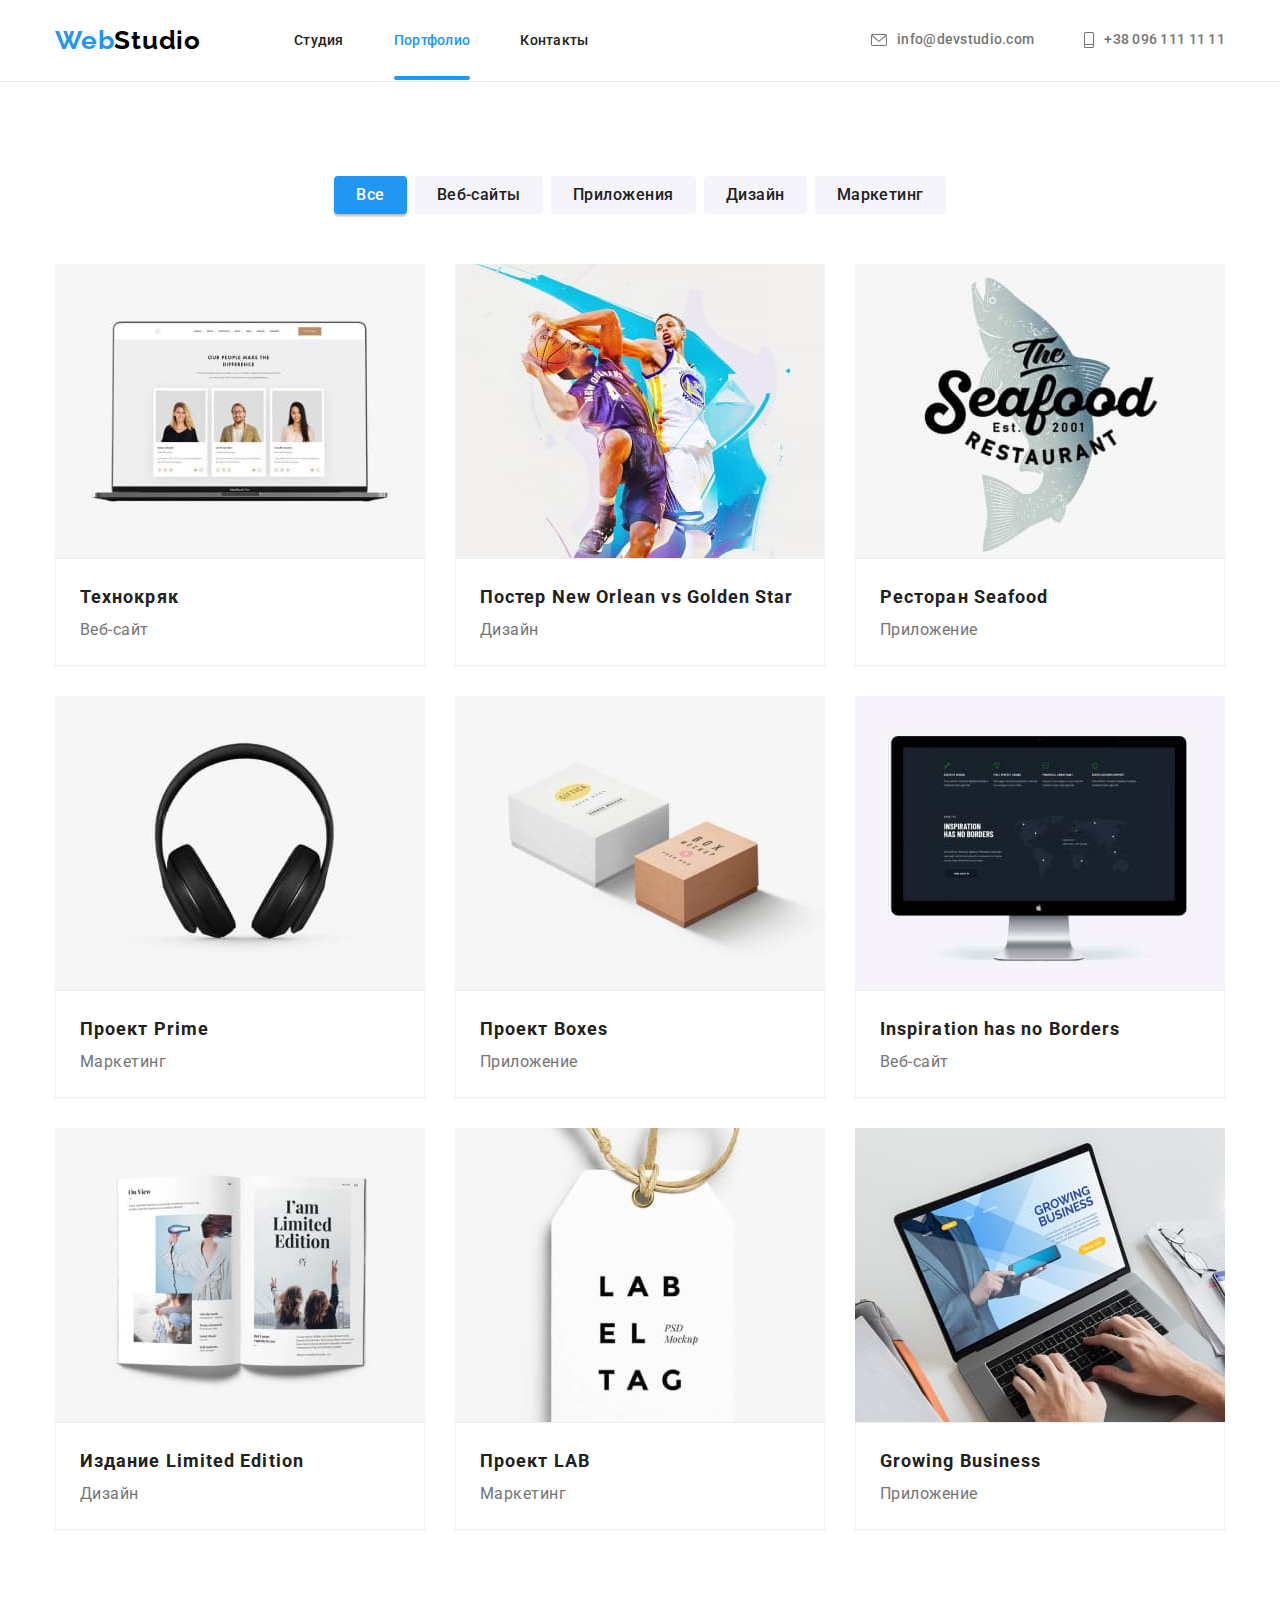
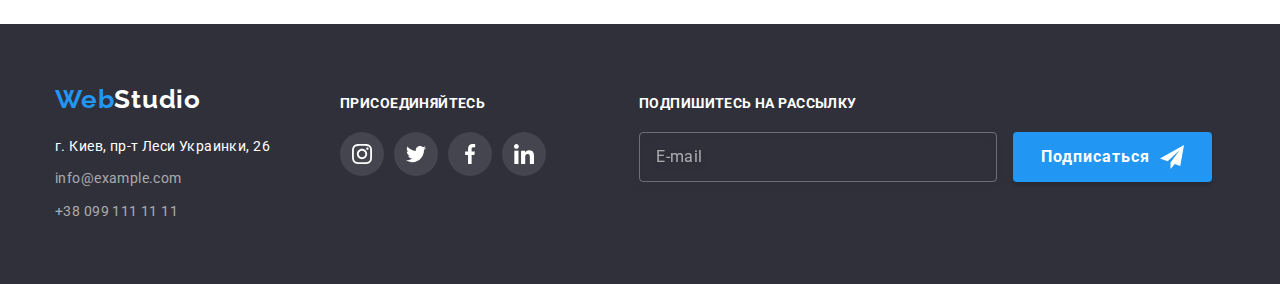
==== portfolio.html @ a60aa2a2 "добавляет 1-6 ДЗ" ====
<!DOCTYPE html>
<html lang="ru">
  <head>
    <meta charset="UTF-8" />
    <meta http-equiv="X-UA-Compatible" content="IE=edge" />
    <meta name="viewport" content="width=device-width, initial-scale=1.0" />
    <title>WebStudio</title>
    <link rel="preconnect" href="https://fonts.gstatic.com" />
    <link
      rel="stylesheet"
      href="https://cdnjs.cloudflare.com/ajax/libs/modern-normalize/1.1.0/modern-normalize.min.css"
    />
    <link
      href="https://fonts.googleapis.com/css2?family=Raleway:wght@700&family=Roboto:wght@400;500;700;900&display=swap"
      rel="stylesheet"
    />
    <link rel="stylesheet" href="./css/styles.css" />
  </head>
  <body>
    <!-- Header -->

    <header class="header">
      <div class="container header-container">
        <nav class="main-nav">
          <a class="logo link" lang="en" href="./"><span class="logo-web link">Web</span>Studio</a>
          <ul class="nav-list list">
            <li class="nav-item">
              <a class="nav-link link" href="./index.html">Студия</a>
            </li>
            <li class="nav-item">
              <a class="nav-link link current" href="./portfolio.html">Портфолио</a>
            </li>
            <li class="nav-item">
              <a class="nav-link link" href="">Контакты</a>
            </li>
          </ul>
        </nav>
        <ul class="contact-list list">
          <li class="contact-item">
            <a class="mail-link link" href="mailto:info@devstudio.com">
              <svg class="contact-icon" width="16px" height="12px">
                <use href="./images/icon/sprite.svg#icon-letter"></use>
              </svg>
              info@devstudio.com
            </a>
          </li>
          <li class="contact-item">
            <a class="tel-link link" href="tel:+380961111111">
              <svg class="contact-icon" width="10px" height="16px">
                <use href="./images/icon/sprite.svg#icon-tel"></use>
              </svg>
              +38 096 111 11 11
            </a>
          </li>
        </ul>
      </div>
    </header>

    <!-- Main Portfolio -->

    <main class="main-portfolio">
      <section class="section-portfolio section">
        <div class="container">
          <h2 class="title-portfolio visually-hidden">Портфолио</h2>
          <ul class="list-filter list">
            <li class="item-filter">
              <button type="button" class="button-filter current">Все</button>
            </li>
            <li class="item-filter">
              <button type="button" class="button-filter">Веб-сайты</button>
            </li>
            <li class="item-filter">
              <button type="button" class="button-filter">Приложения</button>
            </li>
            <li class="item-filter"><button type="button" class="button-filter">Дизайн</button></li>
            <li class="item-filter">
              <button type="button" class="button-filter">Маркетинг</button>
            </li>
          </ul>
          <ul class="list-portfolio list">
            <li class="item-portfolio">
              <a href="#" class="link-portfolio link">
                <div class="wrapper-image-portfolio">
                  <img
                    class="image-portfolio"
                    src="./images/portfolio/portfolio1.jpg"
                    alt="открытый ноутбук"
                    width="370"
                    height="294"
                  />
                  <p class="overlay-portfolio">
                    Технокряк это современная площадка распространения коронавируса. Компании
                    используют эту платформу для цифрового шпионажа и атак на защищённые сервера
                    конкурентов.
                  </p>
                </div>
                <div class="portfolio-text">
                  <h3 class="subject-portfolio">Технокряк</h3>
                  <p class="desk-portfolio">Веб-сайт</p>
                </div>
              </a>
            </li>
            <li class="item-portfolio">
              <a href="#" class="link-portfolio link">
                <div class="wrapper-image-portfolio">
                  <img
                    class="image-portfolio"
                    src="./images/portfolio/portfolio2.jpg"
                    alt="два баскетболиста боряться за мяч"
                    width="370"
                    height="294"
                  />
                  <p class="overlay-portfolio">
                    Технокряк это современная площадка распространения коронавируса. Компании
                    используют эту платформу для цифрового шпионажа и атак на защищённые сервера
                    конкурентов.
                  </p>
                </div>
                <div class="portfolio-text">
                  <h3 lang="en" class="subject-portfolio">Постер New Orlean vs Golden Star</h3>
                  <p class="desk-portfolio">Дизайн</p>
                </div>
              </a>
            </li>
            <li class="item-portfolio">
              <a href="#" class="link-portfolio link">
                <div class="wrapper-image-portfolio">
                  <img
                    class="image-portfolio"
                    src="./images/portfolio/portfolio3.jpg"
                    alt="рыба и надпись seafood"
                    width="370"
                    height="294"
                  />
                  <p class="overlay-portfolio">
                    Технокряк это современная площадка распространения коронавируса. Компании
                    используют эту платформу для цифрового шпионажа и атак на защищённые сервера
                    конкурентов.
                  </p>
                </div>
                <div class="portfolio-text">
                  <h3 lang="en" class="subject-portfolio">Ресторан Seafood</h3>
                  <p class="desk-portfolio">Приложение</p>
                </div></a
              >
            </li>
            <li class="item-portfolio">
              <a href="#" class="link-portfolio link">
                <div class="wrapper-image-portfolio">
                  <img
                    class="image-portfolio"
                    src="./images/portfolio/portfolio4.jpg"
                    alt="полноразмерные наушники"
                    width="370"
                    height="294"
                  />
                  <p class="overlay-portfolio">
                    Технокряк это современная площадка распространения коронавируса. Компании
                    используют эту платформу для цифрового шпионажа и атак на защищённые сервера
                    конкурентов.
                  </p>
                </div>
                <div class="portfolio-text">
                  <h3 lang="en" class="subject-portfolio">Проект Prime</h3>
                  <p class="desk-portfolio">Маркетинг</p>
                </div></a
              >
            </li>
            <li class="item-portfolio">
              <a href="#" class="link-portfolio link">
                <div class="wrapper-image-portfolio">
                  <img
                    class="image-portfolio"
                    src="./images/portfolio/portfolio5.jpg"
                    alt="две коробки"
                    width="370"
                    height="294"
                  />
                  <p class="overlay-portfolio">
                    Технокряк это современная площадка распространения коронавируса. Компании
                    используют эту платформу для цифрового шпионажа и атак на защищённые сервера
                    конкурентов.
                  </p>
                </div>
                <div class="portfolio-text">
                  <h3 lang="en" class="subject-portfolio">Проект Boxes</h3>
                  <p class="desk-portfolio">Приложение</p>
                </div>
              </a>
            </li>
            <li class="item-portfolio">
              <a href="#" class="link-portfolio link">
                <div class="wrapper-image-portfolio">
                  <img
                    class="image-portfolio"
                    src="./images/portfolio/portfolio6.jpg"
                    alt="пк моноблок"
                    width="370"
                    height="294"
                  />
                  <p class="overlay-portfolio">
                    Технокряк это современная площадка распространения коронавируса. Компании
                    используют эту платформу для цифрового шпионажа и атак на защищённые сервера
                    конкурентов.
                  </p>
                </div>
                <div class="portfolio-text">
                  <h3 lang="en" class="subject-portfolio">Inspiration has no Borders</h3>
                  <p class="desk-portfolio">Веб-сайт</p>
                </div>
              </a>
            </li>
            <li class="item-portfolio">
              <a href="#" class="link-portfolio link">
                <div class="wrapper-image-portfolio">
                  <img
                    class="image-portfolio"
                    src="./images/portfolio/portfolio7.jpg"
                    alt="журнал"
                    width="370"
                    height="294"
                  />
                  <p class="overlay-portfolio">
                    Технокряк это современная площадка распространения коронавируса. Компании
                    используют эту платформу для цифрового шпионажа и атак на защищённые сервера
                    конкурентов.
                  </p>
                </div>
                <div class="portfolio-text">
                  <h3 lang="en" class="subject-portfolio">Издание Limited Edition</h3>
                  <p class="desk-portfolio">Дизайн</p>
                </div>
              </a>
            </li>
            <li class="item-portfolio">
              <a href="#" class="link-portfolio link">
                <div class="wrapper-image-portfolio">
                  <img
                    class="image-portfolio"
                    src="./images/portfolio/portfolio8.jpg"
                    alt="бирка"
                    width="370"
                    height="294"
                  />
                  <p class="overlay-portfolio">
                    Технокряк это современная площадка распространения коронавируса. Компании
                    используют эту платформу для цифрового шпионажа и атак на защищённые сервера
                    конкурентов.
                  </p>
                </div>
                <div class="portfolio-text">
                  <h3 lang="en" class="subject-portfolio">Проект LAB</h3>
                  <p class="desk-portfolio">Маркетинг</p>
                </div>
              </a>
            </li>
            <li class="item-portfolio">
              <a href="#" class="link-portfolio link">
                <div class="wrapper-image-portfolio">
                  <img
                    class="image-portfolio"
                    src="./images/portfolio/portfolio9.jpg"
                    alt="человек печатает на ноутбуке"
                    width="370"
                    height="294"
                  />
                  <p class="overlay-portfolio">
                    Технокряк это современная площадка распространения коронавируса. Компании
                    используют эту платформу для цифрового шпионажа и атак на защищённые сервера
                    конкурентов.
                  </p>
                </div>
                <div class="portfolio-text">
                  <h3 lang="en" class="subject-portfolio">Growing Business</h3>
                  <p class="desk-portfolio">Приложение</p>
                </div>
              </a>
            </li>
          </ul>
        </div>
      </section>
    </main>

    <!-- Footer -->

    <footer class="footer">
      <div class="footer-conteiner container">
        <div>
          <a class="logo link" lang="en" href="./">
            <span class="logo-web link">Web</span><span class="logo-studio">Studio</span>
          </a>
          <address class="address">
            <ul class="list-address list">
              <li class="item-address">
                <a
                  class="map-link link"
                  href="https://goo.gl/maps/PiWp8RivzMYNPMSt6"
                  target="_blank"
                  rel="noopener noreferrer"
                >
                  г. Киев, пр-т Леси Украинки, 26
                </a>
              </li>
              <li class="item-address">
                <a href="mailto:info@example.com" class="mail-address link">info@example.com</a>
              </li>
              <li class="item-address">
                <a href="tel:+380991111111" class="tel-address link">+38 099 111 11 11</a>
              </li>
            </ul>
          </address>
        </div>
        <div class="social-footer">
          <p class="footer-text-action">присоединяйтесь</p>
          <ul class="social-footer-list list">
            <li class="social-footer-item">
              <a class="social-footer-link" href="">
                <svg class="social-footer-icon">
                  <use href="./images/icon/sprite.svg#icon-instagram"></use>
                </svg>
              </a>
            </li>
            <li class="social-footer-item">
              <a class="social-footer-link" href="">
                <svg class="social-footer-icon">
                  <use href="./images/icon/sprite.svg#icon-twitter"></use>
                </svg>
              </a>
            </li>
            <li class="social-footer-item">
              <a class="social-footer-link" href="">
                <svg class="social-footer-icon">
                  <use href="./images/icon/sprite.svg#icon-facebook"></use>
                </svg>
              </a>
            </li>
            <li class="social-footer-item">
              <a class="social-footer-link" href="">
                <svg class="social-footer-icon">
                  <use href="./images/icon/sprite.svg#icon-linkedin"></use>
                </svg>
              </a>
            </li>
          </ul>
        </div>
        <form class="form-footer" action="#">
          <p class="footer-text-action">Подпишитесь на рассылку</p>
          <input class="form-footer-imput" type="email" name="user-email" placeholder="E-mail" />
          <button class="form-footer-btn" type="submit">
            Подписаться
            <svg class="form-footer-imput-icon">
              <use href="./images/icon/sprite.svg#icon-icon_send"></use>
            </svg>
          </button>
        </form>
      </div>
    </footer>
  </body>
</html>
---- css/styles.css ----
/* переменные */
:root {
  --main-font: 'Roboto', sans-serif;
  --second-font: 'Raleway', sans-serif;
  --main-color: #212121;
  --second-color: #757575;
  --accent-color: #2196f3;
  --main-weight: 700;
}

.list {
  list-style: none;
}

.link {
  text-decoration: none;
}

body {
  font-family: var(--main-font);
  color: var(--main-color);
  font-weight: var(--main-weight);
}

h1,
h2,
h3,
h4,
h5,
h6,
p {
  margin-top: 0;
  margin-bottom: 0;
}

ul,
ol {
  margin-top: 0;
  margin-bottom: 0;
  padding-left: 0;
}

img {
  display: block;
}

.container {
  width: 1200px;
  margin: 0 auto;
  padding-left: 15px;
  padding-right: 15px;
}

.section {
  padding-top: 94px;
  padding-bottom: 94px;
}

.visually-hidden {
  position: absolute !important;
  clip: rect(1px 1px 1px 1px); /* IE6, IE7 */
  clip: rect(1px, 1px, 1px, 1px);
  padding: 0 !important;
  border: 0 !important;
  height: 1px !important;
  width: 1px !important;
  overflow: hidden;
}

/* Components */

.second-title {
  font-size: 36px;
  line-height: 1.17;
  text-align: center;
  letter-spacing: 0.03em;
  margin-bottom: 50px;
}

/* header */

.header {
  padding-top: 25px;
  padding-bottom: 25px;
  border-bottom: 1px solid #ececec;
}

.header-container {
  display: flex;
  align-items: center;
}

.main-nav {
  display: flex;
  align-items: center;
}

.logo,
.logo-web {
  font-family: var(--second-font);
  font-size: 26px;
  line-height: 1.19;
  letter-spacing: 0.03em;
}

.logo-web {
  color: var(--accent-color);
}

.logo {
  color: #000000;
}

.logo-studio {
  color: #ffffff;
}

.nav-list {
  display: flex;
  align-items: center;
  margin-left: 93px;
}

.nav-item:not(:last-child) {
  margin-right: 50px;
}

.nav-link.current {
  color: var(--accent-color);
}

.nav-link.current::after {
  background: var(--accent-color);
}

.nav-link {
  position: relative;
  font-weight: 500;
  font-size: 14px;
  line-height: 1.14;
  letter-spacing: 0.02em;
  color: var(--main-color);
  transition-duration: 250ms;
  transition-timing-function: cubic-bezier(0.4, 0, 0.2, 1);
}

.nav-link::after {
  position: absolute;
  display: block;
  bottom: -32px;
  left: 0;
  content: '';
  width: 100%;
  height: 4px;
  background: inherit;
  border-radius: 2px;
  transition-duration: 250ms;
  transition-timing-function: cubic-bezier(0.4, 0, 0.2, 1);
}

.nav-link:hover,
.nav-link:active,
.nav-link:focus,
.mail-link:hover,
.mail-link:focus,
.tel-link:hover,
.tel-link:focus,
.mail-link:hover .contact-icon,
.mail-link:focus .contact-icon,
.tel-link:hover .contact-icon,
.tel-link:focus .contact-icon {
  color: var(--accent-color);
  fill: var(--accent-color);
}

.nav-link:hover::after,
.nav-link:focus::after {
  display: block;
  content: '';
  height: 4px;
  background: var(--accent-color);
  border-radius: 2px;
  margin-top: 28px;
}

.contact-list {
  display: flex;
  margin-left: auto;
  align-items: center;
}

.contact-item:not(:last-child) {
  margin-right: 50px;
}

.contact-icon {
  fill: var(--second-color);
  margin-right: 10px;
}

.mail-link,
.tel-link {
  display: flex;
  align-items: center;
  justify-content: center;
  font-weight: 500;
  font-size: 14px;
  line-height: 1.14;
  letter-spacing: 0.02em;
  color: var(--second-color);
  transition-duration: 250ms;
  transition-timing-function: cubic-bezier(0.4, 0, 0.2, 1);
}

/* Main */

/* Hero */

.section-hero {
  padding-top: 200px;
  padding-bottom: 200px;
  background: #c4c4c4;
  background-image: radial-gradient(rgba(47, 48, 58, 0.4), rgba(47, 48, 58, 0.4)),
    url(../images/bg-image/bg_hero.jpg);
  background-position: center;
  background-size: cover;
  max-width: 1600px;
  margin: 0 auto;
}

.hero-container {
  display: flex;
  flex-direction: column;
  align-items: center;
}

.main-title {
  font-weight: 900;
  font-size: 44px;
  line-height: 1.36;
  text-align: center;
  letter-spacing: 0.06em;
  text-transform: uppercase;
  color: #ffffff;
  margin-bottom: 30px;
}

.hero-button {
  font-weight: 700;
  font-size: 16px;
  line-height: 1.87;
  padding: 10px 32px;
  display: flex;
  align-items: center;
  text-align: center;
  letter-spacing: 0.06em;
  color: #ffffff;
  background: #2196f3;
  box-shadow: 0px 4px 4px rgba(0, 0, 0, 0.15);
  border-radius: 4px;
  border: none;
  cursor: pointer;
  transition-duration: 250ms;
  transition-timing-function: cubic-bezier(0.4, 0, 0.2, 1);
}

.hero-button:hover {
  background: #188ce8;
}

/* Особенности */

.list-features {
  display: flex;
  flex-direction: row;
  align-items: center;

  margin-top: -30px;
  margin-left: -30px;
}

.item-features {
  flex-basis: calc((100% - 120px) / 4);
  margin-top: 30px;
  margin-left: 30px;
}

.features-thumb {
  display: flex;
  align-items: center;
  justify-content: center;
  width: 270px;
  height: 120px;
  margin-bottom: 30px;
  background: #f5f4fa;
  border-radius: 4px;
}

.feature-svg {
  width: 70px;
  height: 70px;
}

.subtitle-features {
  font-size: 14px;
  line-height: 1.14;
  letter-spacing: 0.03em;
  text-transform: uppercase;
  margin-bottom: 10px;
}

.text-features {
  font-weight: 400;
  font-size: 14px;
  line-height: 1.71;
  letter-spacing: 0.03em;
  color: var(--second-color);
}

/* Чем мы занимаемся */
/* Наша команда */

.section-work {
  padding-bottom: 94px;
}

.list-work {
  display: flex;
  flex-wrap: wrap;
  margin-top: -30px;
  margin-left: -30px;
}

.item-work {
  position: relative;
  flex-basis: calc((100% - 90px) / 3);
  margin-top: 30px;
  margin-left: 30px;
}

.overlay-image-work {
  position: absolute;
  bottom: 0;
  left: 0;
  width: 100%;
  height: 70px;
  font-family: var(--main-font);
  font-weight: var(--main-weight);
  font-size: 14px;
  line-height: 1.14;
  text-align: center;
  letter-spacing: 0.03em;
  text-transform: uppercase;
  background-color: rgba(47, 48, 58, 0.8);
  color: #ffffff;
  overflow: auto;
  padding: 27px;
}

.section-team {
  background: #f5f4fa;
}

.list-team {
  display: flex;
  flex-wrap: wrap;
  margin-top: -30px;
  margin-left: -30px;
}

.item-team {
  flex-basis: calc((100% - 120px) / 4);
  margin-top: 30px;
  margin-left: 30px;
  background: #ffffff;
  box-shadow: 0px 1px 3px rgba(0, 0, 0, 0.12), 0px 1px 1px rgba(0, 0, 0, 0.14),
    0px 2px 1px rgba(0, 0, 0, 0.2);
  border-radius: 0px 0px 4px 4px;
}

.worker-text {
  padding-top: 30px;
  padding-bottom: 30px;
  padding-left: 32px;
  padding-right: 32px;
}

.title-worker {
  font-weight: 500;
  font-size: 16px;
  line-height: 1.19;
  text-align: center;
  letter-spacing: 0.03em;
  margin-bottom: 10px;
}

.team-function {
  font-weight: 400;
  font-size: 16px;
  line-height: 1.19;
  text-align: center;
  letter-spacing: 0.03em;
  color: var(--second-color);
  margin-bottom: 16px;
}

.social-list {
  display: flex;
  justify-content: space-between;
}

.social-link {
  display: flex;
  align-items: center;
  justify-content: center;
  width: 44px;
  height: 44px;
  border-radius: 50%;
  background-color: inherit;
  transition-duration: 250ms;
  transition-timing-function: cubic-bezier(0.4, 0, 0.2, 1);
}

.social-link:hover,
.social-link:focus {
  background-color: #2196f3;
}

.social-link:hover .social-icon,
.social-link:focus .social-icon {
  fill: #ffffff;
}

.social-icon {
  width: 20px;
  height: 20px;
  fill: #afb1b8;
  transition-duration: 250ms;
  transition-timing-function: cubic-bezier(0.4, 0, 0.2, 1);
}

/* Постоянные клиенты */

.client-list {
  display: flex;
  justify-content: space-between;
  flex-wrap: wrap;
}

.client-link {
  display: flex;
  align-items: center;
  justify-content: center;
  width: 170px;
  height: 92px;
  border: 1px solid#AFB1B8;
  border-radius: 4px;
  transition-duration: 250ms;
  transition-timing-function: cubic-bezier(0.4, 0, 0.2, 1);
}

.client-link:hover,
.client-link:focus {
  border: 1px solid var(--accent-color);
}

.client-link:hover .client-icon,
.client-link:focus .client-icon {
  fill: var(--accent-color);
}

.client-icon {
  width: 106px;
  height: 60px;
  fill: #afb1b8;
  transition-duration: 250ms;
  transition-timing-function: cubic-bezier(0.4, 0, 0.2, 1);
}

/* Footer */

.footer {
  padding-top: 60px;
  padding-bottom: 60px;
  background: #2f303a;
}

.footer-conteiner {
  display: flex;
}

.address {
  margin-top: 20px;
}

.list-address :not(:last-child) {
  margin-bottom: 9px;
}

.map-link {
  font-style: normal;
  font-weight: 400;
  font-size: 14px;
  line-height: 1.71;
  letter-spacing: 0.03em;
  color: #ffffff;
}

.social-footer {
  margin-top: 12px;
  margin-left: 70px;
}

.footer-text-action {
  font-family: var(--main-font);
  font-weight: var(--main-weight);
  font-size: 14px;
  line-height: 1.14;
  letter-spacing: 0.03em;
  text-transform: uppercase;
  margin-bottom: 20px;
  color: #ffffff;
}

.social-footer-list {
  display: flex;
}

.social-footer-item:not(:last-child) {
  margin-right: 10px;
}

.social-footer-link {
  display: flex;
  align-items: center;
  justify-content: center;
  width: 44px;
  height: 44px;
  border-radius: 50%;
  background-color: rgba(255, 255, 255, 0.1);
  transition-duration: 250ms;
  transition-timing-function: cubic-bezier(0.4, 0, 0.2, 1);
}

.social-footer-link:hover,
.social-footer-link:focus {
  background-color: var(--accent-color);
}

.social-footer-icon {
  width: 20px;
  height: 20px;
  fill: #ffffff;
}

.mail-address,
.tel-address {
  font-style: normal;
  font-weight: 400;
  font-size: 14px;
  line-height: 1.71;
  letter-spacing: 0.03em;
  color: rgba(255, 255, 255, 0.6);
}

.form-footer {
  margin-top: 12px;
  margin-left: 93px;
}

.form-footer-imput {
  width: 358px;
  height: 50px;
  color: #ffffff;
  background-color: inherit;
  border: 1px solid rgba(255, 255, 255, 0.3);
  box-sizing: border-box;
  filter: drop-shadow(0px 4px 4px rgba(0, 0, 0, 0.15));
  border-radius: 4px;
  padding-left: 16px;
}

.form-footer-imput::placeholder {
  font-family: var(--main-font);
  font-weight: 400;
  font-size: 16px;
  line-height: 1.25;
  display: flex;
  align-items: center;
  letter-spacing: 0.03em;
  color: rgba(255, 255, 255, 0.6);
}

.form-footer-btn {
  font-family: var(--main-font);
  font-weight: var(--main-weight);
  font-size: 16px;
  line-height: 1.87;
  display: inline-flex;
  align-items: center;
  text-align: center;
  letter-spacing: 0.06em;
  color: #ffffff;
  background: var(--accent-color);
  box-shadow: 0px 4px 4px rgba(0, 0, 0, 0.15);
  border-radius: 4px;
  padding: 10px 28px;
  margin-left: 12px;
  border: none;
  cursor: pointer;
}

.form-footer-imput-icon {
  width: 24px;
  height: 24px;
  margin-left: 10px;
}

/* Main Portfolio */

.list-filter {
  display: flex;
  justify-content: center;
  margin-bottom: 50px;
}

.list-filter :not(:last-child) {
  margin-right: 8px;
}

.button-filter {
  font-weight: 500;
  font-size: 16px;
  padding: 6px 22px;
  line-height: 1.62;
  text-align: center;
  letter-spacing: 0.03em;
  color: var(--main-color);
  background: #f5f4fa;
  border: none;
  border-radius: 4px;
  transition-duration: 250ms;
  transition-timing-function: cubic-bezier(0.4, 0, 0.2, 1);
  cursor: pointer;
}

.button-filter:hover,
.button-filter:active,
.button-filter:focus {
  color: #ffffff;
  background: var(--accent-color);
  box-shadow: 0px 3px 1px rgba(0, 0, 0, 0.1), 0px 1px 2px rgba(0, 0, 0, 0.08),
    0px 2px 2px rgba(0, 0, 0, 0.12);
}

.button-filter.current {
  background: var(--accent-color);
  color: #ffffff;
  box-shadow: 0px 3px 1px rgba(0, 0, 0, 0.1), 0px 1px 2px rgba(0, 0, 0, 0.08),
    0px 2px 2px rgba(0, 0, 0, 0.12);
}

.list-portfolio {
  display: flex;
  flex-wrap: wrap;
  margin-top: -30px;
  margin-left: -30px;
}

.item-portfolio {
  flex-basis: calc((100% - 90px) / 3);
  margin-top: 30px;
  margin-left: 30px;
  transition-duration: 250ms;
  transition-timing-function: cubic-bezier(0.4, 0, 0.2, 1);
  cursor: pointer;
}

.link-portfolio {
  display: block;
}

.link-portfolio:hover,
.link-portfolio:focus {
  box-shadow: 0px 1px 1px rgba(0, 0, 0, 0.12), 0px 4px 4px rgba(0, 0, 0, 0.06),
    1px 4px 6px rgba(0, 0, 0, 0.16);
}

.link-portfolio:hover .overlay-portfolio,
.link-portfolio:focus .overlay-portfolio {
  transform: translateY(0%);
}

.wrapper-image-portfolio {
  position: relative;
  overflow: hidden;
}

.overlay-portfolio {
  position: absolute;
  display: flex;
  align-items: center;
  top: 0;
  left: 0;
  width: 100%;
  height: 100%;
  font-family: var(--main-font);
  font-weight: 400;
  font-size: 18px;
  line-height: 1.56;
  letter-spacing: 0.03em;
  color: #ffffff;
  background: rgba(33, 150, 243, 0.9);
  overflow: auto;
  padding: 24px;
  transform: translateY(100%);
  transition: transform 250ms cubic-bezier(0.4, 0, 0.2, 1);
}

.portfolio-text {
  padding: 20px 24px;
  border: 1px solid #eeeeee;
}

.subject-portfolio {
  font-size: 18px;
  line-height: 2;
  letter-spacing: 0.06em;
  color: var(--main-color);
}

.desk-portfolio {
  font-weight: 400;
  font-size: 16px;
  line-height: 1.87;
  letter-spacing: 0.03em;
  color: var(--second-color);
}

/* Модальное окно */

.backdrop {
  position: fixed;
  top: 0;
  left: 0;
  width: 100vw;
  height: 100vh;
  background: rgba(0, 0, 0, 0.2);
  transition: opacity 250ms cubic-bezier(0.4, 0, 0.2, 1),
    visibility 250ms cubic-bezier(0.4, 0, 0.2, 1);
}

.modal {
  position: absolute;
  top: 50%;
  left: 50%;
  width: 528px;
  height: 581px;
  background: #ffffff;
  box-shadow: 0px 1px 3px rgba(0, 0, 0, 0.12), 0px 1px 1px rgba(0, 0, 0, 0.14),
    0px 2px 1px rgba(0, 0, 0, 0.2);
  border-radius: 4px;
  transform: translate(-50%, -50%);
  padding: 40px;
}

.modal-form {
  display: flex;
  flex-direction: column;
}

.modal-form-action {
  font-family: var(--main-font);
  font-weight: var(--main-weight);
  font-size: 20px;
  line-height: 1.15;
  text-align: center;
  letter-spacing: 0.03em;
  color: var(--main-color);
  margin-bottom: 12px;
}

.modal-form-field {
  font-family: var(--main-font);
  font-weight: 400;
  font-size: 12px;
  line-height: 1.17;
  letter-spacing: 0.01em;
  color: var(--second-color);
  margin-bottom: 10px;
}

.modal-form-input-wrapper {
  position: relative;
  display: block;
  margin-top: 4px;
}

.modal-form-imput {
  width: 100%;
  height: 40px;
  border: 1px solid rgba(33, 33, 33, 0.2);
  border-radius: 4px;
  padding-left: 42px;
}

.modal-form-imput:focus {
  outline: none;
  border-color: var(--accent-color);
  transition-duration: 250ms;
  transition-timing-function: cubic-bezier(0.4, 0, 0.2, 1);
}

.modal-form-input-icon {
  position: absolute;
  width: 18px;
  height: 18px;
  top: 50%;
  left: 12px;
  transform: translateY(-50%);
  color: var(--main-color);
}

.modal-form-imput:focus + .modal-form-input-icon {
  fill: var(--accent-color);
  transition-duration: 250ms;
  transition-timing-function: cubic-bezier(0.4, 0, 0.2, 1);
}

.modal-form-comment {
  width: 100%;
  height: 120px;
  border: 1px solid rgba(33, 33, 33, 0.2);
  box-sizing: border-box;
  border-radius: 4px;
  margin-top: 4px;
  padding: 12px 16px;
  resize: none;
}

.modal-form-comment::placeholder {
  font-family: var(--main-font);
  font-weight: 400;
  font-size: 12px;
  line-height: 1.17;
  letter-spacing: 0.01em;
  color: rgba(117, 117, 117, 0.5);
}

.modal-form-comment:focus {
  border-color: var(--accent-color);
  transition-duration: 250ms;
  transition-timing-function: cubic-bezier(0.4, 0, 0.2, 1);
  outline: none;
}

.modal-form-checkbox:checked + .modal-form-checkbox-label::before {
  width: 16px;
  height: 15px;
  border-color: var(--accent-color);
  background-color: var(--accent-color);
  background-image: url(../images/icon/icon_check.svg);
  background-position: center;
  border-radius: 2px;
}

.modal-form-checkbox:focus + .modal-form-checkbox-label::before {
  outline: 1px solid #2196f3;
}

.modal-form-checkbox-label {
  display: flex;
  align-items: center;
  font-family: var(--main-font);
  font-weight: 400;
  font-size: 14px;
  line-height: 1.71;
  letter-spacing: 0.03em;
  color: var(--second-color);
  margin-bottom: 30px;
}

.modal-form-checkbox-label::before {
  display: block;
  content: '';
  width: 16px;
  height: 15px;
  border: 1px solid#212121;
  border-radius: 2px;
  cursor: pointer;
  margin-right: 7px;
}

.modal-form-checkbox-link {
  color: var(--accent-color);
}

.modal-form-btn {
  font-family: var(--main-font);
  font-weight: var(--main-weight);
  font-size: 16px;
  line-height: 1.87;
  display: flex;
  align-items: center;
  text-align: center;
  letter-spacing: 0.06em;
  background: #188ce8;
  color: #ffffff;
  box-shadow: 0px 4px 4px rgba(0, 0, 0, 0.15);
  border-radius: 4px;
  border: none;
  cursor: pointer;
  align-self: center;
  padding: 10px 55px;
}

.close-btn {
  position: absolute;
  top: 8px;
  right: 8px;
  display: flex;
  align-items: center;
  justify-content: center;
  width: 30px;
  height: 30px;
  border-radius: 50%;
  background: transparent;
  border: 1px solid rgba(0, 0, 0, 0.1);
  box-sizing: border-box;
  cursor: pointer;
  padding: 0;
}

.close-btn-icon {
  width: 16px;
  height: 16px;
  color: #000000;
}

.close-btn-icon:hover {
  fill: var(--accent-color);
  transition-duration: 250ms;
  transition-timing-function: cubic-bezier(0.4, 0, 0.2, 1);
}

.is-hidden {
  opacity: 0;
  visibility: hidden;
  pointer-events: none;
}
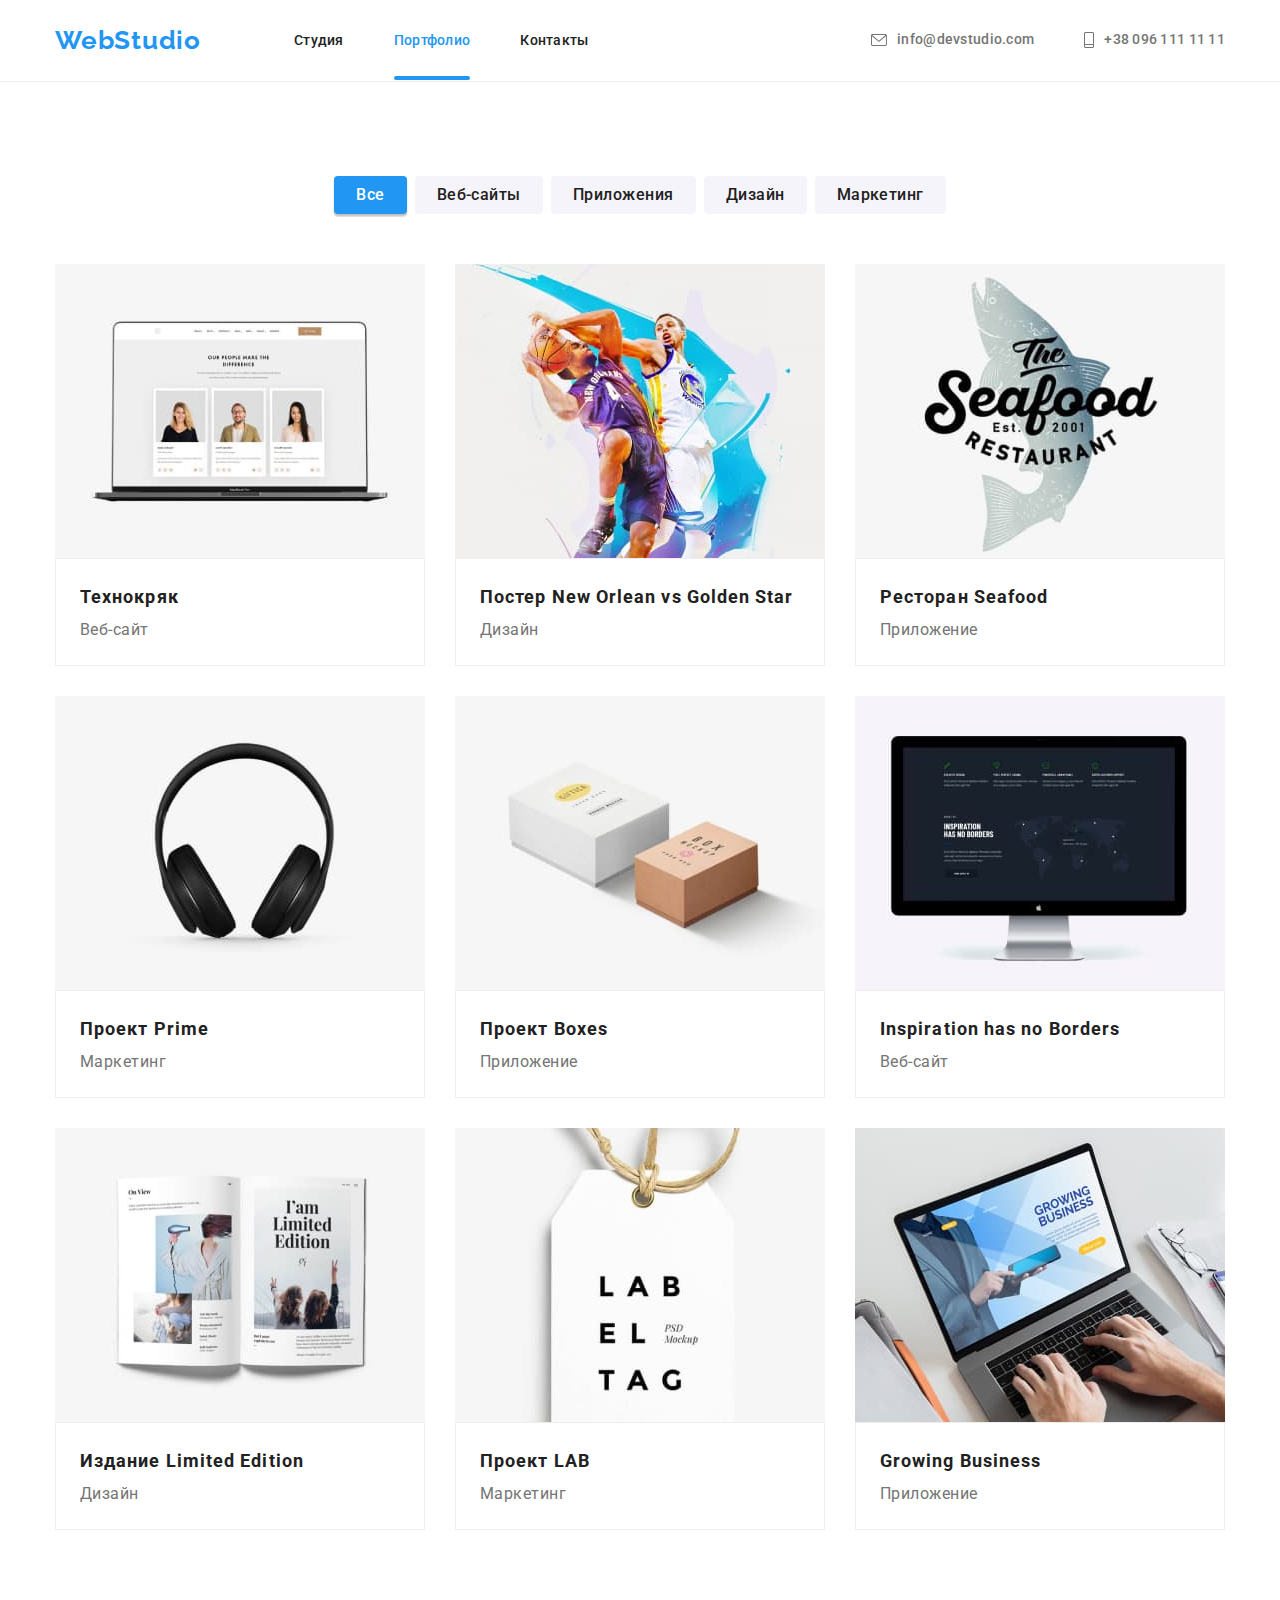
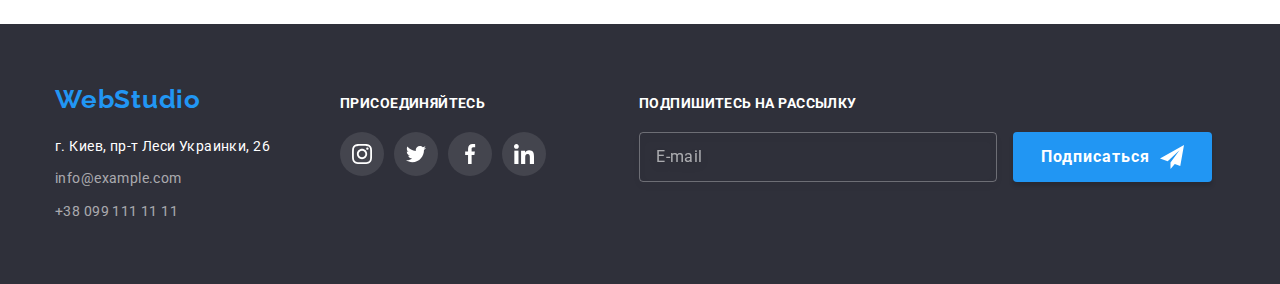
==== commit f5a576aa: "переименован team по БЭМ" ====
--- a/portfolio.html
+++ b/portfolio.html
@@ -14,39 +14,43 @@
       href="https://fonts.googleapis.com/css2?family=Raleway:wght@700&family=Roboto:wght@400;500;700;900&display=swap"
       rel="stylesheet"
     />
-    <link rel="stylesheet" href="./css/styles.css" />
+    <link rel="stylesheet" href="./css/main.min.css" />
   </head>
   <body>
     <!-- Header -->
 
     <header class="header">
-      <div class="container header-container">
+      <div class="container header__container">
         <nav class="main-nav">
-          <a class="logo link" lang="en" href="./"><span class="logo-web link">Web</span>Studio</a>
-          <ul class="nav-list list">
-            <li class="nav-item">
-              <a class="nav-link link" href="./index.html">Студия</a>
-            </li>
-            <li class="nav-item">
-              <a class="nav-link link current" href="./portfolio.html">Портфолио</a>
-            </li>
-            <li class="nav-item">
-              <a class="nav-link link" href="">Контакты</a>
+          <a class="logo link" lang="en" href="./"
+            >Web<span class="logo-studio-black">Studio</span></a
+          >
+          <ul class="main-nav__list list">
+            <li class="main-nav__item">
+              <a class="main-nav__link link" href="./index.html">Студия</a>
+            </li>
+            <li class="main-nav__item">
+              <a class="main-nav__link link main-nav__link--current" href="./portfolio.html"
+                >Портфолио</a
+              >
+            </li>
+            <li class="main-nav__item">
+              <a class="main-nav__link link" href="">Контакты</a>
             </li>
           </ul>
         </nav>
-        <ul class="contact-list list">
-          <li class="contact-item">
-            <a class="mail-link link" href="mailto:info@devstudio.com">
-              <svg class="contact-icon" width="16px" height="12px">
+        <ul class="contact list">
+          <li class="contact__item">
+            <a class="contact__mail link" href="mailto:info@devstudio.com">
+              <svg class="contact__icon" width="16px" height="12px">
                 <use href="./images/icon/sprite.svg#icon-letter"></use>
               </svg>
               info@devstudio.com
             </a>
           </li>
-          <li class="contact-item">
-            <a class="tel-link link" href="tel:+380961111111">
-              <svg class="contact-icon" width="10px" height="16px">
+          <li class="contact__item">
+            <a class="contact__tel link" href="tel:+380961111111">
+              <svg class="contact__icon" width="10px" height="16px">
                 <use href="./images/icon/sprite.svg#icon-tel"></use>
               </svg>
               +38 096 111 11 11
@@ -287,7 +291,7 @@
       <div class="footer-conteiner container">
         <div>
           <a class="logo link" lang="en" href="./">
-            <span class="logo-web link">Web</span><span class="logo-studio">Studio</span>
+            Web<span class="logo-studio-white">Studio</span>
           </a>
           <address class="address">
             <ul class="list-address list">
@@ -312,31 +316,31 @@
         </div>
         <div class="social-footer">
           <p class="footer-text-action">присоединяйтесь</p>
-          <ul class="social-footer-list list">
+          <ul class="social-list list">
             <li class="social-footer-item">
-              <a class="social-footer-link" href="">
-                <svg class="social-footer-icon">
+              <a class="social-link social-footer-link" href="">
+                <svg class="social-link__icon social-footer-icon">
                   <use href="./images/icon/sprite.svg#icon-instagram"></use>
                 </svg>
               </a>
             </li>
             <li class="social-footer-item">
-              <a class="social-footer-link" href="">
-                <svg class="social-footer-icon">
+              <a class="social-link social-footer-link" href="">
+                <svg class="social-link__icon social-footer-icon">
                   <use href="./images/icon/sprite.svg#icon-twitter"></use>
                 </svg>
               </a>
             </li>
             <li class="social-footer-item">
-              <a class="social-footer-link" href="">
-                <svg class="social-footer-icon">
+              <a class="social-link social-footer-link" href="">
+                <svg class="social-link__icon social-footer-icon">
                   <use href="./images/icon/sprite.svg#icon-facebook"></use>
                 </svg>
               </a>
             </li>
             <li class="social-footer-item">
-              <a class="social-footer-link" href="">
-                <svg class="social-footer-icon">
+              <a class="social-link social-footer-link" href="">
+                <svg class="social-link__icon social-footer-icon">
                   <use href="./images/icon/sprite.svg#icon-linkedin"></use>
                 </svg>
               </a>
--- a/css/main.min.css
+++ b/css/main.min.css
@@ -0,0 +1,2 @@
+:root{--main-font: 'Roboto', sans-serif;--second-font: 'Raleway', sans-serif;--main-color: #212121;--second-color: #757575;--accent-color: #2196f3;--main-weight: 700}.visually-hidden{position:absolute !important;clip:rect(1px 1px 1px 1px);clip:rect(1px, 1px, 1px, 1px);padding:0 !important;border:0 !important;height:1px !important;width:1px !important;overflow:hidden}.list{list-style:none}.link{text-decoration:none}body{font-family:var(--main-font);color:var(--main-color);font-weight:var(--main-weight)}h1,h2,h3,h4,h5,h6,p{margin-top:0;margin-bottom:0}ul,ol{margin-top:0;margin-bottom:0;padding-left:0}img{display:block}.section{padding-top:94px;padding-bottom:94px}.container{width:1200px;margin:0 auto;padding-left:15px;padding-right:15px}.logo{font-family:var(--second-font);font-size:26px;line-height:1.19;letter-spacing:0.03em;color:var(--accent-color)}.logo--theme--white{color:#000000}.logo--theme--dark{color:#ffffff}.title{font-size:36px;line-height:1.17;text-align:center;letter-spacing:0.03em}.title--bottom{margin-bottom:50px}.social-list{display:flex;justify-content:space-between}.social-link{display:flex;align-items:center;justify-content:center;width:44px;height:44px;border-radius:50%;transition-duration:250ms;transition-timing-function:cubic-bezier(0.4, 0, 0.2, 1)}.social-link__icon{width:20px;height:20px;transition-duration:250ms;transition-timing-function:cubic-bezier(0.4, 0, 0.2, 1)}.team__social-link{background-color:inherit}.team__social-link:hover,.team__social-link:focus{background-color:#2196f3}.team__social-icon{fill:#afb1b8}.team__social-link:hover .team__social-icon,.team__social-link:focus .team__social-icon{fill:#ffffff}.social-footer-list{display:flex}.social-footer-item:not(:last-child){margin-right:10px}.social-footer-link{background-color:rgba(255,255,255,0.1)}.social-footer-link:hover,.social-footer-link:focus{background-color:var(--accent-color)}.social-footer-icon{fill:#ffffff}.backdrop{position:fixed;top:0;left:0;width:100vw;height:100vh;background:rgba(0,0,0,0.2);transition:opacity 250ms cubic-bezier(0.4, 0, 0.2, 1),visibility 250ms cubic-bezier(0.4, 0, 0.2, 1)}.is-hidden{opacity:0;visibility:hidden;pointer-events:none}.modal{position:absolute;top:50%;left:50%;width:528px;height:581px;background:#ffffff;box-shadow:0px 1px 3px rgba(0,0,0,0.12),0px 1px 1px rgba(0,0,0,0.14),0px 2px 1px rgba(0,0,0,0.2);border-radius:4px;transform:translate(-50%, -50%);padding:40px}.close-btn{position:absolute;top:8px;right:8px;display:flex;align-items:center;justify-content:center;width:30px;height:30px;border-radius:50%;background:transparent;border:1px solid rgba(0,0,0,0.1);box-sizing:border-box;cursor:pointer;padding:0}.close-btn-icon{width:16px;height:16px;color:#000000}.close-btn-icon:hover{fill:var(--accent-color);transition-duration:250ms;transition-timing-function:cubic-bezier(0.4, 0, 0.2, 1)}.modal-form{display:flex;flex-direction:column}.modal-form-action{font-family:var(--main-font);font-weight:var(--main-weight);font-size:20px;line-height:1.15;text-align:center;letter-spacing:0.03em;color:var(--main-color);margin-bottom:12px}.modal-form-field{font-family:var(--main-font);font-weight:400;font-size:12px;line-height:1.17;letter-spacing:0.01em;color:var(--second-color);margin-bottom:10px}.modal-form-input-wrapper{position:relative;display:block;margin-top:4px}.modal-form-imput{width:100%;height:40px;border:1px solid rgba(33,33,33,0.2);border-radius:4px;padding-left:42px}.modal-form-imput:focus{outline:none;border-color:var(--accent-color);transition-duration:250ms;transition-timing-function:cubic-bezier(0.4, 0, 0.2, 1)}.modal-form-input-icon{position:absolute;width:18px;height:18px;top:50%;left:12px;transform:translateY(-50%);color:var(--main-color)}.modal-form-imput:focus+.modal-form-input-icon{fill:var(--accent-color);transition-duration:250ms;transition-timing-function:cubic-bezier(0.4, 0, 0.2, 1)}.modal-form-comment{width:100%;height:120px;border:1px solid rgba(33,33,33,0.2);box-sizing:border-box;border-radius:4px;margin-top:4px;padding:12px 16px;resize:none}.modal-form-comment::placeholder{font-family:var(--main-font);font-weight:400;font-size:12px;line-height:1.17;letter-spacing:0.01em;color:rgba(117,117,117,0.5)}.modal-form-comment:focus{border-color:var(--accent-color);transition-duration:250ms;transition-timing-function:cubic-bezier(0.4, 0, 0.2, 1);outline:none}.modal-form-checkbox:checked+.modal-form-checkbox-label::before{width:16px;height:15px;border-color:var(--accent-color);background-color:var(--accent-color);background-image:url(../images/icon/icon_check.svg);background-position:center;border-radius:2px}.modal-form-checkbox:focus+.modal-form-checkbox-label::before{outline:1px solid #2196f3}.modal-form-checkbox-label{display:flex;align-items:center;font-family:var(--main-font);font-weight:400;font-size:14px;line-height:1.71;letter-spacing:0.03em;color:var(--second-color);margin-bottom:30px}.modal-form-checkbox-label::before{display:block;content:'';width:16px;height:15px;border:1px solid #212121;border-radius:2px;cursor:pointer;margin-right:7px}.modal-form-checkbox-link{color:var(--accent-color)}.modal-form-btn{font-family:var(--main-font);font-weight:var(--main-weight);font-size:16px;line-height:1.87;display:flex;align-items:center;text-align:center;letter-spacing:0.06em;background:#188ce8;color:#ffffff;box-shadow:0px 4px 4px rgba(0,0,0,0.15);border-radius:4px;border:none;cursor:pointer;align-self:center;padding:10px 55px}.header{padding-top:25px;padding-bottom:25px;border-bottom:1px solid #ececec}.header__container{display:flex;align-items:center}.main-nav{display:flex;align-items:center}.main-nav__list{display:flex;align-items:center;margin-left:93px}.main-nav__item:not(:last-child){margin-right:50px}.main-nav__link.main-nav__link--current{color:var(--accent-color)}.main-nav__link.main-nav__link--current::after{background:var(--accent-color)}.main-nav__link{position:relative;font-weight:500;font-size:14px;line-height:1.14;letter-spacing:0.02em;color:var(--main-color);transition-duration:250ms;transition-timing-function:cubic-bezier(0.4, 0, 0.2, 1)}.main-nav__link::after{position:absolute;display:block;bottom:-32px;left:0;content:'';width:100%;height:4px;background:inherit;border-radius:2px;transition-duration:250ms;transition-timing-function:cubic-bezier(0.4, 0, 0.2, 1)}.main-nav__link:hover,.main-nav__link:active,.main-nav__link:focus,.contact__mail:hover,.contact__mail:focus,.contact__tel:hover,.contact__tel:focus,.contact__mail:hover .contact__icon,.contact__mail:focus .contact__icon,.contact__tel:hover .contact__icon,.contact__tel:focus .contact__icon{color:var(--accent-color);fill:var(--accent-color)}.main-nav__link:hover::after,.main-nav__link:focus::after{display:block;content:'';height:4px;background:var(--accent-color);border-radius:2px;margin-top:28px}.contact{display:flex;margin-left:auto;align-items:center}.contact__item:not(:last-child){margin-right:50px}.contact__icon{fill:var(--second-color);margin-right:10px}.contact__mail,.contact__tel{display:flex;align-items:center;justify-content:center;font-weight:500;font-size:14px;line-height:1.14;letter-spacing:0.02em;color:var(--second-color);transition-duration:250ms;transition-timing-function:cubic-bezier(0.4, 0, 0.2, 1)}.hero{padding-top:200px;padding-bottom:200px;background:#c4c4c4;background-image:radial-gradient(rgba(47,48,58,0.4), rgba(47,48,58,0.4)),url(../images/bg-image/bg_hero.jpg);background-position:center;background-size:cover;max-width:1600px}.main__hero{margin:0 auto}.hero__container{display:flex;flex-direction:column;align-items:center}.main-title{font-weight:900;font-size:44px;line-height:1.36;text-align:center;letter-spacing:0.06em;text-transform:uppercase;color:#ffffff;margin-bottom:30px}.hero__main-title{margin-bottom:30px}.hero__button{font-weight:700;font-size:16px;line-height:1.87;padding:10px 32px;display:flex;align-items:center;text-align:center;letter-spacing:0.06em;color:#ffffff;background:#2196f3;box-shadow:0px 4px 4px rgba(0,0,0,0.15);border-radius:4px;border:none;cursor:pointer;transition-duration:250ms;transition-timing-function:cubic-bezier(0.4, 0, 0.2, 1)}.hero__button:hover{background:#188ce8}.features__list{display:flex;flex-direction:row;align-items:center;margin-top:-30px;margin-left:-30px}.features__item{flex-basis:calc((100% - 120px) / 4);margin-top:30px;margin-left:30px}.features__thumb{display:flex;align-items:center;justify-content:center;width:270px;height:120px;margin-bottom:30px;background:#f5f4fa;border-radius:4px}.feature__svg{width:70px;height:70px}.features__subtitle{font-size:14px;line-height:1.14;letter-spacing:0.03em;text-transform:uppercase;margin-bottom:10px}.features__text{font-weight:400;font-size:14px;line-height:1.71;letter-spacing:0.03em;color:var(--second-color)}.work{padding-bottom:94px}.work__list{display:flex;flex-wrap:wrap;margin-top:-30px;margin-left:-30px}.work__item{position:relative;flex-basis:calc((100% - 90px) / 3);margin-top:30px;margin-left:30px}.work__overlay{position:absolute;bottom:0;left:0;width:100%;height:70px;font-family:var(--main-font);font-weight:var(--main-weight);font-size:14px;line-height:1.14;text-align:center;letter-spacing:0.03em;text-transform:uppercase;background-color:rgba(47,48,58,0.8);color:#ffffff;overflow:auto;padding:27px}.team{background:#f5f4fa}.team__list{display:flex;flex-wrap:wrap;margin-top:-30px;margin-left:-30px}.team__item{flex-basis:calc((100% - 120px) / 4);margin-top:30px;margin-left:30px;background:#ffffff;box-shadow:0px 1px 3px rgba(0,0,0,0.12),0px 1px 1px rgba(0,0,0,0.14),0px 2px 1px rgba(0,0,0,0.2);border-radius:0px 0px 4px 4px}.team__container{padding-top:30px;padding-bottom:30px;padding-left:32px;padding-right:32px}.team__employee-name{font-weight:500;font-size:16px;line-height:1.19;text-align:center;letter-spacing:0.03em;margin-bottom:10px}.team__function{font-weight:400;font-size:16px;line-height:1.19;text-align:center;letter-spacing:0.03em;color:var(--second-color);margin-bottom:16px}.client-list{display:flex;justify-content:space-between;flex-wrap:wrap}.client-link{display:flex;align-items:center;justify-content:center;width:170px;height:92px;border:1px solid #AFB1B8;border-radius:4px;transition-duration:250ms;transition-timing-function:cubic-bezier(0.4, 0, 0.2, 1)}.client-link:hover,.client-link:focus{border:1px solid var(--accent-color)}.client-link:hover .client-icon,.client-link:focus .client-icon{fill:var(--accent-color)}.client-icon{width:106px;height:60px;fill:#afb1b8;transition-duration:250ms;transition-timing-function:cubic-bezier(0.4, 0, 0.2, 1)}.list-filter{display:flex;justify-content:center;margin-bottom:50px}.list-filter :not(:last-child){margin-right:8px}.button-filter{font-weight:500;font-size:16px;padding:6px 22px;line-height:1.62;text-align:center;letter-spacing:0.03em;color:var(--main-color);background:#f5f4fa;border:none;border-radius:4px;transition-duration:250ms;transition-timing-function:cubic-bezier(0.4, 0, 0.2, 1);cursor:pointer}.button-filter:hover,.button-filter:active,.button-filter:focus{color:#ffffff;background:var(--accent-color);box-shadow:0px 3px 1px rgba(0,0,0,0.1),0px 1px 2px rgba(0,0,0,0.08),0px 2px 2px rgba(0,0,0,0.12)}.button-filter.current{background:var(--accent-color);color:#ffffff;box-shadow:0px 3px 1px rgba(0,0,0,0.1),0px 1px 2px rgba(0,0,0,0.08),0px 2px 2px rgba(0,0,0,0.12)}.list-portfolio{display:flex;flex-wrap:wrap;margin-top:-30px;margin-left:-30px}.item-portfolio{flex-basis:calc((100% - 90px) / 3);margin-top:30px;margin-left:30px;transition-duration:250ms;transition-timing-function:cubic-bezier(0.4, 0, 0.2, 1);cursor:pointer}.link-portfolio{display:block}.link-portfolio:hover,.link-portfolio:focus{box-shadow:0px 1px 1px rgba(0,0,0,0.12),0px 4px 4px rgba(0,0,0,0.06),1px 4px 6px rgba(0,0,0,0.16)}.link-portfolio:hover .overlay-portfolio,.link-portfolio:focus .overlay-portfolio{transform:translateY(0%)}.wrapper-image-portfolio{position:relative;overflow:hidden}.overlay-portfolio{position:absolute;display:flex;align-items:center;top:0;left:0;width:100%;height:100%;font-family:var(--main-font);font-weight:400;font-size:18px;line-height:1.56;letter-spacing:0.03em;color:#ffffff;background:rgba(33,150,243,0.9);overflow:auto;padding:24px;transform:translateY(100%);transition:transform 250ms cubic-bezier(0.4, 0, 0.2, 1)}.portfolio-text{padding:20px 24px;border:1px solid #eeeeee}.subject-portfolio{font-size:18px;line-height:2;letter-spacing:0.06em;color:var(--main-color)}.desk-portfolio{font-weight:400;font-size:16px;line-height:1.87;letter-spacing:0.03em;color:var(--second-color)}.footer{padding-top:60px;padding-bottom:60px;background:#2f303a}.footer-conteiner{display:flex}.address{margin-top:20px}.list-address :not(:last-child){margin-bottom:9px}.map-link{font-style:normal;font-weight:400;font-size:14px;line-height:1.71;letter-spacing:0.03em;color:#ffffff}.social-footer{margin-top:12px;margin-left:70px}.footer-text-action{font-family:var(--main-font);font-weight:var(--main-weight);font-size:14px;line-height:1.14;letter-spacing:0.03em;text-transform:uppercase;margin-bottom:20px;color:#ffffff}.mail-address,.tel-address{font-style:normal;font-weight:400;font-size:14px;line-height:1.71;letter-spacing:0.03em;color:rgba(255,255,255,0.6)}.form-footer{margin-top:12px;margin-left:93px}.form-footer-imput{width:358px;height:50px;color:#ffffff;background-color:inherit;border:1px solid rgba(255,255,255,0.3);box-sizing:border-box;filter:drop-shadow(0px 4px 4px rgba(0,0,0,0.15));border-radius:4px;padding-left:16px}.form-footer-imput::placeholder{font-family:var(--main-font);font-weight:400;font-size:16px;line-height:1.25;display:flex;align-items:center;letter-spacing:0.03em;color:rgba(255,255,255,0.6)}.form-footer-btn{font-family:var(--main-font);font-weight:var(--main-weight);font-size:16px;line-height:1.87;display:inline-flex;align-items:center;text-align:center;letter-spacing:0.06em;color:#ffffff;background:var(--accent-color);box-shadow:0px 4px 4px rgba(0,0,0,0.15);border-radius:4px;padding:10px 28px;margin-left:12px;border:none;cursor:pointer}.form-footer-imput-icon{width:24px;height:24px;margin-left:10px}
+/*# sourceMappingURL=main.min.css.map */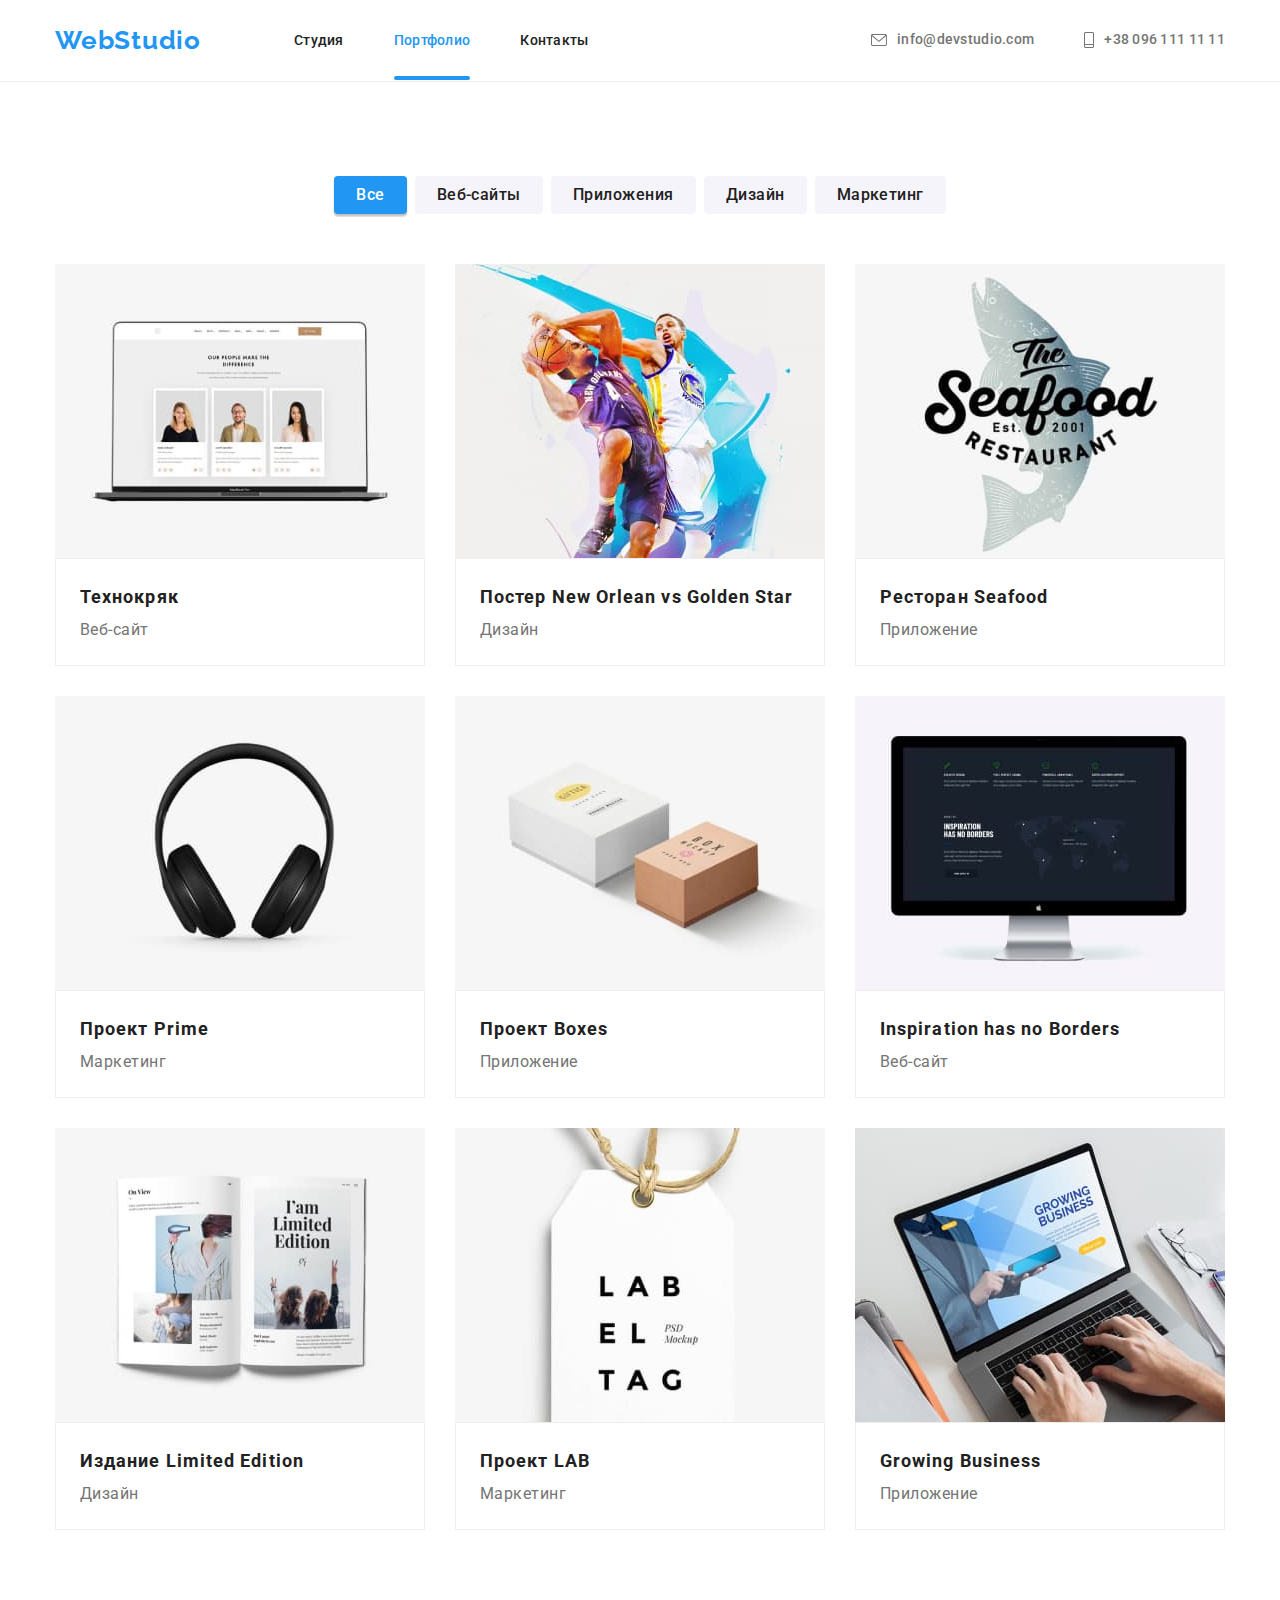
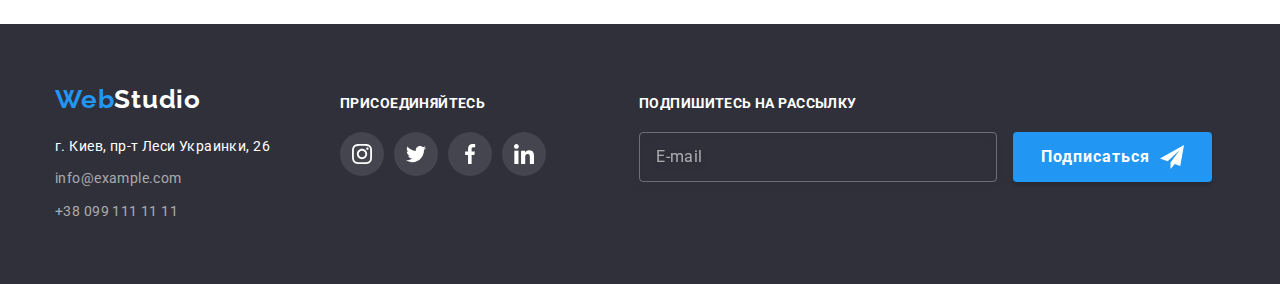
==== commit 45f4ea20: "переименовано footer по БЭМ" ====
--- a/portfolio.html
+++ b/portfolio.html
@@ -288,16 +288,16 @@
     <!-- Footer -->
 
     <footer class="footer">
-      <div class="footer-conteiner container">
+      <div class="footer__conteiner container">
         <div>
           <a class="logo link" lang="en" href="./">
-            Web<span class="logo-studio-white">Studio</span>
+            Web<span class="logo--theme--dark">Studio</span>
           </a>
           <address class="address">
-            <ul class="list-address list">
-              <li class="item-address">
+            <ul class="address__list list">
+              <li class="address__item">
                 <a
-                  class="map-link link"
+                  class="address__map link"
                   href="https://goo.gl/maps/PiWp8RivzMYNPMSt6"
                   target="_blank"
                   rel="noopener noreferrer"
@@ -305,54 +305,54 @@
                   г. Киев, пр-т Леси Украинки, 26
                 </a>
               </li>
-              <li class="item-address">
-                <a href="mailto:info@example.com" class="mail-address link">info@example.com</a>
+              <li class="address__item">
+                <a href="mailto:info@example.com" class="address__mail link">info@example.com</a>
               </li>
-              <li class="item-address">
-                <a href="tel:+380991111111" class="tel-address link">+38 099 111 11 11</a>
+              <li class="address__item">
+                <a href="tel:+380991111111" class="address__tel link">+38 099 111 11 11</a>
               </li>
             </ul>
           </address>
         </div>
-        <div class="social-footer">
+        <div class="footer__social">
           <p class="footer-text-action">присоединяйтесь</p>
           <ul class="social-list list">
-            <li class="social-footer-item">
-              <a class="social-link social-footer-link" href="">
-                <svg class="social-link__icon social-footer-icon">
+            <li class="footer__social-item">
+              <a class="social-link footer__social-link" href="">
+                <svg class="social-link__icon footer__social-icon">
                   <use href="./images/icon/sprite.svg#icon-instagram"></use>
                 </svg>
               </a>
             </li>
-            <li class="social-footer-item">
-              <a class="social-link social-footer-link" href="">
-                <svg class="social-link__icon social-footer-icon">
+            <li class="footer__social-item">
+              <a class="social-link footer__social-link" href="">
+                <svg class="social-link__icon footer__social-icon">
                   <use href="./images/icon/sprite.svg#icon-twitter"></use>
                 </svg>
               </a>
             </li>
-            <li class="social-footer-item">
-              <a class="social-link social-footer-link" href="">
-                <svg class="social-link__icon social-footer-icon">
+            <li class="footer__social-item">
+              <a class="social-link footer__social-link" href="">
+                <svg class="social-link__icon footer__social-icon">
                   <use href="./images/icon/sprite.svg#icon-facebook"></use>
                 </svg>
               </a>
             </li>
-            <li class="social-footer-item">
-              <a class="social-link social-footer-link" href="">
-                <svg class="social-link__icon social-footer-icon">
+            <li class="footer__social-item">
+              <a class="social-link footer__social-link" href="">
+                <svg class="social-link__icon footer__social-icon">
                   <use href="./images/icon/sprite.svg#icon-linkedin"></use>
                 </svg>
               </a>
             </li>
           </ul>
         </div>
-        <form class="form-footer" action="#">
+        <form class="footer__form" action="#">
           <p class="footer-text-action">Подпишитесь на рассылку</p>
-          <input class="form-footer-imput" type="email" name="user-email" placeholder="E-mail" />
-          <button class="form-footer-btn" type="submit">
+          <input class="form__imput" type="email" name="user-email" placeholder="E-mail" />
+          <button class="form__btn" type="submit">
             Подписаться
-            <svg class="form-footer-imput-icon">
+            <svg class="form__icon">
               <use href="./images/icon/sprite.svg#icon-icon_send"></use>
             </svg>
           </button>
--- a/css/main.min.css
+++ b/css/main.min.css
@@ -1,2 +1,2 @@
-:root{--main-font: 'Roboto', sans-serif;--second-font: 'Raleway', sans-serif;--main-color: #212121;--second-color: #757575;--accent-color: #2196f3;--main-weight: 700}.visually-hidden{position:absolute !important;clip:rect(1px 1px 1px 1px);clip:rect(1px, 1px, 1px, 1px);padding:0 !important;border:0 !important;height:1px !important;width:1px !important;overflow:hidden}.list{list-style:none}.link{text-decoration:none}body{font-family:var(--main-font);color:var(--main-color);font-weight:var(--main-weight)}h1,h2,h3,h4,h5,h6,p{margin-top:0;margin-bottom:0}ul,ol{margin-top:0;margin-bottom:0;padding-left:0}img{display:block}.section{padding-top:94px;padding-bottom:94px}.container{width:1200px;margin:0 auto;padding-left:15px;padding-right:15px}.logo{font-family:var(--second-font);font-size:26px;line-height:1.19;letter-spacing:0.03em;color:var(--accent-color)}.logo--theme--white{color:#000000}.logo--theme--dark{color:#ffffff}.title{font-size:36px;line-height:1.17;text-align:center;letter-spacing:0.03em}.title--bottom{margin-bottom:50px}.social-list{display:flex;justify-content:space-between}.social-link{display:flex;align-items:center;justify-content:center;width:44px;height:44px;border-radius:50%;transition-duration:250ms;transition-timing-function:cubic-bezier(0.4, 0, 0.2, 1)}.social-link__icon{width:20px;height:20px;transition-duration:250ms;transition-timing-function:cubic-bezier(0.4, 0, 0.2, 1)}.team__social-link{background-color:inherit}.team__social-link:hover,.team__social-link:focus{background-color:#2196f3}.team__social-icon{fill:#afb1b8}.team__social-link:hover .team__social-icon,.team__social-link:focus .team__social-icon{fill:#ffffff}.social-footer-list{display:flex}.social-footer-item:not(:last-child){margin-right:10px}.social-footer-link{background-color:rgba(255,255,255,0.1)}.social-footer-link:hover,.social-footer-link:focus{background-color:var(--accent-color)}.social-footer-icon{fill:#ffffff}.backdrop{position:fixed;top:0;left:0;width:100vw;height:100vh;background:rgba(0,0,0,0.2);transition:opacity 250ms cubic-bezier(0.4, 0, 0.2, 1),visibility 250ms cubic-bezier(0.4, 0, 0.2, 1)}.is-hidden{opacity:0;visibility:hidden;pointer-events:none}.modal{position:absolute;top:50%;left:50%;width:528px;height:581px;background:#ffffff;box-shadow:0px 1px 3px rgba(0,0,0,0.12),0px 1px 1px rgba(0,0,0,0.14),0px 2px 1px rgba(0,0,0,0.2);border-radius:4px;transform:translate(-50%, -50%);padding:40px}.close-btn{position:absolute;top:8px;right:8px;display:flex;align-items:center;justify-content:center;width:30px;height:30px;border-radius:50%;background:transparent;border:1px solid rgba(0,0,0,0.1);box-sizing:border-box;cursor:pointer;padding:0}.close-btn-icon{width:16px;height:16px;color:#000000}.close-btn-icon:hover{fill:var(--accent-color);transition-duration:250ms;transition-timing-function:cubic-bezier(0.4, 0, 0.2, 1)}.modal-form{display:flex;flex-direction:column}.modal-form-action{font-family:var(--main-font);font-weight:var(--main-weight);font-size:20px;line-height:1.15;text-align:center;letter-spacing:0.03em;color:var(--main-color);margin-bottom:12px}.modal-form-field{font-family:var(--main-font);font-weight:400;font-size:12px;line-height:1.17;letter-spacing:0.01em;color:var(--second-color);margin-bottom:10px}.modal-form-input-wrapper{position:relative;display:block;margin-top:4px}.modal-form-imput{width:100%;height:40px;border:1px solid rgba(33,33,33,0.2);border-radius:4px;padding-left:42px}.modal-form-imput:focus{outline:none;border-color:var(--accent-color);transition-duration:250ms;transition-timing-function:cubic-bezier(0.4, 0, 0.2, 1)}.modal-form-input-icon{position:absolute;width:18px;height:18px;top:50%;left:12px;transform:translateY(-50%);color:var(--main-color)}.modal-form-imput:focus+.modal-form-input-icon{fill:var(--accent-color);transition-duration:250ms;transition-timing-function:cubic-bezier(0.4, 0, 0.2, 1)}.modal-form-comment{width:100%;height:120px;border:1px solid rgba(33,33,33,0.2);box-sizing:border-box;border-radius:4px;margin-top:4px;padding:12px 16px;resize:none}.modal-form-comment::placeholder{font-family:var(--main-font);font-weight:400;font-size:12px;line-height:1.17;letter-spacing:0.01em;color:rgba(117,117,117,0.5)}.modal-form-comment:focus{border-color:var(--accent-color);transition-duration:250ms;transition-timing-function:cubic-bezier(0.4, 0, 0.2, 1);outline:none}.modal-form-checkbox:checked+.modal-form-checkbox-label::before{width:16px;height:15px;border-color:var(--accent-color);background-color:var(--accent-color);background-image:url(../images/icon/icon_check.svg);background-position:center;border-radius:2px}.modal-form-checkbox:focus+.modal-form-checkbox-label::before{outline:1px solid #2196f3}.modal-form-checkbox-label{display:flex;align-items:center;font-family:var(--main-font);font-weight:400;font-size:14px;line-height:1.71;letter-spacing:0.03em;color:var(--second-color);margin-bottom:30px}.modal-form-checkbox-label::before{display:block;content:'';width:16px;height:15px;border:1px solid #212121;border-radius:2px;cursor:pointer;margin-right:7px}.modal-form-checkbox-link{color:var(--accent-color)}.modal-form-btn{font-family:var(--main-font);font-weight:var(--main-weight);font-size:16px;line-height:1.87;display:flex;align-items:center;text-align:center;letter-spacing:0.06em;background:#188ce8;color:#ffffff;box-shadow:0px 4px 4px rgba(0,0,0,0.15);border-radius:4px;border:none;cursor:pointer;align-self:center;padding:10px 55px}.header{padding-top:25px;padding-bottom:25px;border-bottom:1px solid #ececec}.header__container{display:flex;align-items:center}.main-nav{display:flex;align-items:center}.main-nav__list{display:flex;align-items:center;margin-left:93px}.main-nav__item:not(:last-child){margin-right:50px}.main-nav__link.main-nav__link--current{color:var(--accent-color)}.main-nav__link.main-nav__link--current::after{background:var(--accent-color)}.main-nav__link{position:relative;font-weight:500;font-size:14px;line-height:1.14;letter-spacing:0.02em;color:var(--main-color);transition-duration:250ms;transition-timing-function:cubic-bezier(0.4, 0, 0.2, 1)}.main-nav__link::after{position:absolute;display:block;bottom:-32px;left:0;content:'';width:100%;height:4px;background:inherit;border-radius:2px;transition-duration:250ms;transition-timing-function:cubic-bezier(0.4, 0, 0.2, 1)}.main-nav__link:hover,.main-nav__link:active,.main-nav__link:focus,.contact__mail:hover,.contact__mail:focus,.contact__tel:hover,.contact__tel:focus,.contact__mail:hover .contact__icon,.contact__mail:focus .contact__icon,.contact__tel:hover .contact__icon,.contact__tel:focus .contact__icon{color:var(--accent-color);fill:var(--accent-color)}.main-nav__link:hover::after,.main-nav__link:focus::after{display:block;content:'';height:4px;background:var(--accent-color);border-radius:2px;margin-top:28px}.contact{display:flex;margin-left:auto;align-items:center}.contact__item:not(:last-child){margin-right:50px}.contact__icon{fill:var(--second-color);margin-right:10px}.contact__mail,.contact__tel{display:flex;align-items:center;justify-content:center;font-weight:500;font-size:14px;line-height:1.14;letter-spacing:0.02em;color:var(--second-color);transition-duration:250ms;transition-timing-function:cubic-bezier(0.4, 0, 0.2, 1)}.hero{padding-top:200px;padding-bottom:200px;background:#c4c4c4;background-image:radial-gradient(rgba(47,48,58,0.4), rgba(47,48,58,0.4)),url(../images/bg-image/bg_hero.jpg);background-position:center;background-size:cover;max-width:1600px}.main__hero{margin:0 auto}.hero__container{display:flex;flex-direction:column;align-items:center}.main-title{font-weight:900;font-size:44px;line-height:1.36;text-align:center;letter-spacing:0.06em;text-transform:uppercase;color:#ffffff;margin-bottom:30px}.hero__main-title{margin-bottom:30px}.hero__button{font-weight:700;font-size:16px;line-height:1.87;padding:10px 32px;display:flex;align-items:center;text-align:center;letter-spacing:0.06em;color:#ffffff;background:#2196f3;box-shadow:0px 4px 4px rgba(0,0,0,0.15);border-radius:4px;border:none;cursor:pointer;transition-duration:250ms;transition-timing-function:cubic-bezier(0.4, 0, 0.2, 1)}.hero__button:hover{background:#188ce8}.features__list{display:flex;flex-direction:row;align-items:center;margin-top:-30px;margin-left:-30px}.features__item{flex-basis:calc((100% - 120px) / 4);margin-top:30px;margin-left:30px}.features__thumb{display:flex;align-items:center;justify-content:center;width:270px;height:120px;margin-bottom:30px;background:#f5f4fa;border-radius:4px}.feature__svg{width:70px;height:70px}.features__subtitle{font-size:14px;line-height:1.14;letter-spacing:0.03em;text-transform:uppercase;margin-bottom:10px}.features__text{font-weight:400;font-size:14px;line-height:1.71;letter-spacing:0.03em;color:var(--second-color)}.work{padding-bottom:94px}.work__list{display:flex;flex-wrap:wrap;margin-top:-30px;margin-left:-30px}.work__item{position:relative;flex-basis:calc((100% - 90px) / 3);margin-top:30px;margin-left:30px}.work__overlay{position:absolute;bottom:0;left:0;width:100%;height:70px;font-family:var(--main-font);font-weight:var(--main-weight);font-size:14px;line-height:1.14;text-align:center;letter-spacing:0.03em;text-transform:uppercase;background-color:rgba(47,48,58,0.8);color:#ffffff;overflow:auto;padding:27px}.team{background:#f5f4fa}.team__list{display:flex;flex-wrap:wrap;margin-top:-30px;margin-left:-30px}.team__item{flex-basis:calc((100% - 120px) / 4);margin-top:30px;margin-left:30px;background:#ffffff;box-shadow:0px 1px 3px rgba(0,0,0,0.12),0px 1px 1px rgba(0,0,0,0.14),0px 2px 1px rgba(0,0,0,0.2);border-radius:0px 0px 4px 4px}.team__container{padding-top:30px;padding-bottom:30px;padding-left:32px;padding-right:32px}.team__employee-name{font-weight:500;font-size:16px;line-height:1.19;text-align:center;letter-spacing:0.03em;margin-bottom:10px}.team__function{font-weight:400;font-size:16px;line-height:1.19;text-align:center;letter-spacing:0.03em;color:var(--second-color);margin-bottom:16px}.client-list{display:flex;justify-content:space-between;flex-wrap:wrap}.client-link{display:flex;align-items:center;justify-content:center;width:170px;height:92px;border:1px solid #AFB1B8;border-radius:4px;transition-duration:250ms;transition-timing-function:cubic-bezier(0.4, 0, 0.2, 1)}.client-link:hover,.client-link:focus{border:1px solid var(--accent-color)}.client-link:hover .client-icon,.client-link:focus .client-icon{fill:var(--accent-color)}.client-icon{width:106px;height:60px;fill:#afb1b8;transition-duration:250ms;transition-timing-function:cubic-bezier(0.4, 0, 0.2, 1)}.list-filter{display:flex;justify-content:center;margin-bottom:50px}.list-filter :not(:last-child){margin-right:8px}.button-filter{font-weight:500;font-size:16px;padding:6px 22px;line-height:1.62;text-align:center;letter-spacing:0.03em;color:var(--main-color);background:#f5f4fa;border:none;border-radius:4px;transition-duration:250ms;transition-timing-function:cubic-bezier(0.4, 0, 0.2, 1);cursor:pointer}.button-filter:hover,.button-filter:active,.button-filter:focus{color:#ffffff;background:var(--accent-color);box-shadow:0px 3px 1px rgba(0,0,0,0.1),0px 1px 2px rgba(0,0,0,0.08),0px 2px 2px rgba(0,0,0,0.12)}.button-filter.current{background:var(--accent-color);color:#ffffff;box-shadow:0px 3px 1px rgba(0,0,0,0.1),0px 1px 2px rgba(0,0,0,0.08),0px 2px 2px rgba(0,0,0,0.12)}.list-portfolio{display:flex;flex-wrap:wrap;margin-top:-30px;margin-left:-30px}.item-portfolio{flex-basis:calc((100% - 90px) / 3);margin-top:30px;margin-left:30px;transition-duration:250ms;transition-timing-function:cubic-bezier(0.4, 0, 0.2, 1);cursor:pointer}.link-portfolio{display:block}.link-portfolio:hover,.link-portfolio:focus{box-shadow:0px 1px 1px rgba(0,0,0,0.12),0px 4px 4px rgba(0,0,0,0.06),1px 4px 6px rgba(0,0,0,0.16)}.link-portfolio:hover .overlay-portfolio,.link-portfolio:focus .overlay-portfolio{transform:translateY(0%)}.wrapper-image-portfolio{position:relative;overflow:hidden}.overlay-portfolio{position:absolute;display:flex;align-items:center;top:0;left:0;width:100%;height:100%;font-family:var(--main-font);font-weight:400;font-size:18px;line-height:1.56;letter-spacing:0.03em;color:#ffffff;background:rgba(33,150,243,0.9);overflow:auto;padding:24px;transform:translateY(100%);transition:transform 250ms cubic-bezier(0.4, 0, 0.2, 1)}.portfolio-text{padding:20px 24px;border:1px solid #eeeeee}.subject-portfolio{font-size:18px;line-height:2;letter-spacing:0.06em;color:var(--main-color)}.desk-portfolio{font-weight:400;font-size:16px;line-height:1.87;letter-spacing:0.03em;color:var(--second-color)}.footer{padding-top:60px;padding-bottom:60px;background:#2f303a}.footer-conteiner{display:flex}.address{margin-top:20px}.list-address :not(:last-child){margin-bottom:9px}.map-link{font-style:normal;font-weight:400;font-size:14px;line-height:1.71;letter-spacing:0.03em;color:#ffffff}.social-footer{margin-top:12px;margin-left:70px}.footer-text-action{font-family:var(--main-font);font-weight:var(--main-weight);font-size:14px;line-height:1.14;letter-spacing:0.03em;text-transform:uppercase;margin-bottom:20px;color:#ffffff}.mail-address,.tel-address{font-style:normal;font-weight:400;font-size:14px;line-height:1.71;letter-spacing:0.03em;color:rgba(255,255,255,0.6)}.form-footer{margin-top:12px;margin-left:93px}.form-footer-imput{width:358px;height:50px;color:#ffffff;background-color:inherit;border:1px solid rgba(255,255,255,0.3);box-sizing:border-box;filter:drop-shadow(0px 4px 4px rgba(0,0,0,0.15));border-radius:4px;padding-left:16px}.form-footer-imput::placeholder{font-family:var(--main-font);font-weight:400;font-size:16px;line-height:1.25;display:flex;align-items:center;letter-spacing:0.03em;color:rgba(255,255,255,0.6)}.form-footer-btn{font-family:var(--main-font);font-weight:var(--main-weight);font-size:16px;line-height:1.87;display:inline-flex;align-items:center;text-align:center;letter-spacing:0.06em;color:#ffffff;background:var(--accent-color);box-shadow:0px 4px 4px rgba(0,0,0,0.15);border-radius:4px;padding:10px 28px;margin-left:12px;border:none;cursor:pointer}.form-footer-imput-icon{width:24px;height:24px;margin-left:10px}
+:root{--main-font: 'Roboto', sans-serif;--second-font: 'Raleway', sans-serif;--main-color: #212121;--second-color: #757575;--accent-color: #2196f3;--main-weight: 700}.visually-hidden{position:absolute !important;clip:rect(1px 1px 1px 1px);clip:rect(1px, 1px, 1px, 1px);padding:0 !important;border:0 !important;height:1px !important;width:1px !important;overflow:hidden}.list{list-style:none}.link{text-decoration:none}body{font-family:var(--main-font);color:var(--main-color);font-weight:var(--main-weight)}h1,h2,h3,h4,h5,h6,p{margin-top:0;margin-bottom:0}ul,ol{margin-top:0;margin-bottom:0;padding-left:0}img{display:block}.section{padding-top:94px;padding-bottom:94px}.container{width:1200px;margin:0 auto;padding-left:15px;padding-right:15px}.logo{font-family:var(--second-font);font-size:26px;line-height:1.19;letter-spacing:0.03em;color:var(--accent-color)}.logo--theme--white{color:#000000}.logo--theme--dark{color:#ffffff}.title{font-size:36px;line-height:1.17;text-align:center;letter-spacing:0.03em}.title--bottom{margin-bottom:50px}.social-list{display:flex;justify-content:space-between}.social-link{display:flex;align-items:center;justify-content:center;width:44px;height:44px;border-radius:50%;transition-duration:250ms;transition-timing-function:cubic-bezier(0.4, 0, 0.2, 1)}.social-link__icon{width:20px;height:20px;transition-duration:250ms;transition-timing-function:cubic-bezier(0.4, 0, 0.2, 1)}.team__social-link{background-color:inherit}.team__social-link:hover,.team__social-link:focus{background-color:#2196f3}.team__social-icon{fill:#afb1b8}.team__social-link:hover .team__social-icon,.team__social-link:focus .team__social-icon{fill:#ffffff}.footer__social-item:not(:last-child){margin-right:10px}.footer__social-link{background-color:rgba(255,255,255,0.1)}.footer__social-link:hover,.footer__social-link:focus{background-color:var(--accent-color)}.footer__social-icon{fill:#ffffff}.backdrop{position:fixed;top:0;left:0;width:100vw;height:100vh;background:rgba(0,0,0,0.2);transition:opacity 250ms cubic-bezier(0.4, 0, 0.2, 1),visibility 250ms cubic-bezier(0.4, 0, 0.2, 1)}.is-hidden{opacity:0;visibility:hidden;pointer-events:none}.modal{position:absolute;top:50%;left:50%;width:528px;height:581px;background:#ffffff;box-shadow:0px 1px 3px rgba(0,0,0,0.12),0px 1px 1px rgba(0,0,0,0.14),0px 2px 1px rgba(0,0,0,0.2);border-radius:4px;transform:translate(-50%, -50%);padding:40px}.close-btn{position:absolute;top:8px;right:8px;display:flex;align-items:center;justify-content:center;width:30px;height:30px;border-radius:50%;background:transparent;border:1px solid rgba(0,0,0,0.1);box-sizing:border-box;cursor:pointer;padding:0}.close-btn-icon{width:16px;height:16px;color:#000000}.close-btn-icon:hover{fill:var(--accent-color);transition-duration:250ms;transition-timing-function:cubic-bezier(0.4, 0, 0.2, 1)}.modal-form{display:flex;flex-direction:column}.modal-form-action{font-family:var(--main-font);font-weight:var(--main-weight);font-size:20px;line-height:1.15;text-align:center;letter-spacing:0.03em;color:var(--main-color);margin-bottom:12px}.modal-form-field{font-family:var(--main-font);font-weight:400;font-size:12px;line-height:1.17;letter-spacing:0.01em;color:var(--second-color);margin-bottom:10px}.modal-form-input-wrapper{position:relative;display:block;margin-top:4px}.modal-form-imput{width:100%;height:40px;border:1px solid rgba(33,33,33,0.2);border-radius:4px;padding-left:42px}.modal-form-imput:focus{outline:none;border-color:var(--accent-color);transition-duration:250ms;transition-timing-function:cubic-bezier(0.4, 0, 0.2, 1)}.modal-form-input-icon{position:absolute;width:18px;height:18px;top:50%;left:12px;transform:translateY(-50%);color:var(--main-color)}.modal-form-imput:focus+.modal-form-input-icon{fill:var(--accent-color);transition-duration:250ms;transition-timing-function:cubic-bezier(0.4, 0, 0.2, 1)}.modal-form-comment{width:100%;height:120px;border:1px solid rgba(33,33,33,0.2);box-sizing:border-box;border-radius:4px;margin-top:4px;padding:12px 16px;resize:none}.modal-form-comment::placeholder{font-family:var(--main-font);font-weight:400;font-size:12px;line-height:1.17;letter-spacing:0.01em;color:rgba(117,117,117,0.5)}.modal-form-comment:focus{border-color:var(--accent-color);transition-duration:250ms;transition-timing-function:cubic-bezier(0.4, 0, 0.2, 1);outline:none}.modal-form-checkbox:checked+.modal-form-checkbox-label::before{width:16px;height:15px;border-color:var(--accent-color);background-color:var(--accent-color);background-image:url(../images/icon/icon_check.svg);background-position:center;border-radius:2px}.modal-form-checkbox:focus+.modal-form-checkbox-label::before{outline:1px solid #2196f3}.modal-form-checkbox-label{display:flex;align-items:center;font-family:var(--main-font);font-weight:400;font-size:14px;line-height:1.71;letter-spacing:0.03em;color:var(--second-color);margin-bottom:30px}.modal-form-checkbox-label::before{display:block;content:'';width:16px;height:15px;border:1px solid #212121;border-radius:2px;cursor:pointer;margin-right:7px}.modal-form-checkbox-link{color:var(--accent-color)}.modal-form-btn{font-family:var(--main-font);font-weight:var(--main-weight);font-size:16px;line-height:1.87;display:flex;align-items:center;text-align:center;letter-spacing:0.06em;background:#188ce8;color:#ffffff;box-shadow:0px 4px 4px rgba(0,0,0,0.15);border-radius:4px;border:none;cursor:pointer;align-self:center;padding:10px 55px}.header{padding-top:25px;padding-bottom:25px;border-bottom:1px solid #ececec}.header__container{display:flex;align-items:center}.main-nav{display:flex;align-items:center}.main-nav__list{display:flex;align-items:center;margin-left:93px}.main-nav__item:not(:last-child){margin-right:50px}.main-nav__link.main-nav__link--current{color:var(--accent-color)}.main-nav__link.main-nav__link--current::after{background:var(--accent-color)}.main-nav__link{position:relative;font-weight:500;font-size:14px;line-height:1.14;letter-spacing:0.02em;color:var(--main-color);transition-duration:250ms;transition-timing-function:cubic-bezier(0.4, 0, 0.2, 1)}.main-nav__link::after{position:absolute;display:block;bottom:-32px;left:0;content:'';width:100%;height:4px;background:inherit;border-radius:2px;transition-duration:250ms;transition-timing-function:cubic-bezier(0.4, 0, 0.2, 1)}.main-nav__link:hover,.main-nav__link:active,.main-nav__link:focus,.contact__mail:hover,.contact__mail:focus,.contact__tel:hover,.contact__tel:focus,.contact__mail:hover .contact__icon,.contact__mail:focus .contact__icon,.contact__tel:hover .contact__icon,.contact__tel:focus .contact__icon{color:var(--accent-color);fill:var(--accent-color)}.main-nav__link:hover::after,.main-nav__link:focus::after{display:block;content:'';height:4px;background:var(--accent-color);border-radius:2px;margin-top:28px}.contact{display:flex;margin-left:auto;align-items:center}.contact__item:not(:last-child){margin-right:50px}.contact__icon{fill:var(--second-color);margin-right:10px}.contact__mail,.contact__tel{display:flex;align-items:center;justify-content:center;font-weight:500;font-size:14px;line-height:1.14;letter-spacing:0.02em;color:var(--second-color);transition-duration:250ms;transition-timing-function:cubic-bezier(0.4, 0, 0.2, 1)}.hero{padding-top:200px;padding-bottom:200px;background:#c4c4c4;background-image:radial-gradient(rgba(47,48,58,0.4), rgba(47,48,58,0.4)),url(../images/bg-image/bg_hero.jpg);background-position:center;background-size:cover;max-width:1600px}.main__hero{margin:0 auto}.hero__container{display:flex;flex-direction:column;align-items:center}.main-title{font-weight:900;font-size:44px;line-height:1.36;text-align:center;letter-spacing:0.06em;text-transform:uppercase;color:#ffffff;margin-bottom:30px}.hero__main-title{margin-bottom:30px}.hero__button{font-weight:700;font-size:16px;line-height:1.87;padding:10px 32px;display:flex;align-items:center;text-align:center;letter-spacing:0.06em;color:#ffffff;background:#2196f3;box-shadow:0px 4px 4px rgba(0,0,0,0.15);border-radius:4px;border:none;cursor:pointer;transition-duration:250ms;transition-timing-function:cubic-bezier(0.4, 0, 0.2, 1)}.hero__button:hover{background:#188ce8}.features__list{display:flex;flex-direction:row;align-items:center;margin-top:-30px;margin-left:-30px}.features__item{flex-basis:calc((100% - 120px) / 4);margin-top:30px;margin-left:30px}.features__thumb{display:flex;align-items:center;justify-content:center;width:270px;height:120px;margin-bottom:30px;background:#f5f4fa;border-radius:4px}.feature__svg{width:70px;height:70px}.features__subtitle{font-size:14px;line-height:1.14;letter-spacing:0.03em;text-transform:uppercase;margin-bottom:10px}.features__text{font-weight:400;font-size:14px;line-height:1.71;letter-spacing:0.03em;color:var(--second-color)}.work{padding-bottom:94px}.work__list{display:flex;flex-wrap:wrap;margin-top:-30px;margin-left:-30px}.work__item{position:relative;flex-basis:calc((100% - 90px) / 3);margin-top:30px;margin-left:30px}.work__overlay{position:absolute;bottom:0;left:0;width:100%;height:70px;font-family:var(--main-font);font-weight:var(--main-weight);font-size:14px;line-height:1.14;text-align:center;letter-spacing:0.03em;text-transform:uppercase;background-color:rgba(47,48,58,0.8);color:#ffffff;overflow:auto;padding:27px}.team{background:#f5f4fa}.team__list{display:flex;flex-wrap:wrap;margin-top:-30px;margin-left:-30px}.team__item{flex-basis:calc((100% - 120px) / 4);margin-top:30px;margin-left:30px;background:#ffffff;box-shadow:0px 1px 3px rgba(0,0,0,0.12),0px 1px 1px rgba(0,0,0,0.14),0px 2px 1px rgba(0,0,0,0.2);border-radius:0px 0px 4px 4px}.team__container{padding-top:30px;padding-bottom:30px;padding-left:32px;padding-right:32px}.team__employee-name{font-weight:500;font-size:16px;line-height:1.19;text-align:center;letter-spacing:0.03em;margin-bottom:10px}.team__function{font-weight:400;font-size:16px;line-height:1.19;text-align:center;letter-spacing:0.03em;color:var(--second-color);margin-bottom:16px}.client__list{display:flex;justify-content:space-between;flex-wrap:wrap}.client__link{display:flex;align-items:center;justify-content:center;width:170px;height:92px;border:1px solid #AFB1B8;border-radius:4px;transition-duration:250ms;transition-timing-function:cubic-bezier(0.4, 0, 0.2, 1)}.client__link:hover,.client__link:focus{border:1px solid var(--accent-color)}.client__link:hover .client__icon,.client__link:focus .client__icon{fill:var(--accent-color)}.client__icon{width:106px;height:60px;fill:#afb1b8;transition-duration:250ms;transition-timing-function:cubic-bezier(0.4, 0, 0.2, 1)}.list-filter{display:flex;justify-content:center;margin-bottom:50px}.list-filter :not(:last-child){margin-right:8px}.button-filter{font-weight:500;font-size:16px;padding:6px 22px;line-height:1.62;text-align:center;letter-spacing:0.03em;color:var(--main-color);background:#f5f4fa;border:none;border-radius:4px;transition-duration:250ms;transition-timing-function:cubic-bezier(0.4, 0, 0.2, 1);cursor:pointer}.button-filter:hover,.button-filter:active,.button-filter:focus{color:#ffffff;background:var(--accent-color);box-shadow:0px 3px 1px rgba(0,0,0,0.1),0px 1px 2px rgba(0,0,0,0.08),0px 2px 2px rgba(0,0,0,0.12)}.button-filter.current{background:var(--accent-color);color:#ffffff;box-shadow:0px 3px 1px rgba(0,0,0,0.1),0px 1px 2px rgba(0,0,0,0.08),0px 2px 2px rgba(0,0,0,0.12)}.list-portfolio{display:flex;flex-wrap:wrap;margin-top:-30px;margin-left:-30px}.item-portfolio{flex-basis:calc((100% - 90px) / 3);margin-top:30px;margin-left:30px;transition-duration:250ms;transition-timing-function:cubic-bezier(0.4, 0, 0.2, 1);cursor:pointer}.link-portfolio{display:block}.link-portfolio:hover,.link-portfolio:focus{box-shadow:0px 1px 1px rgba(0,0,0,0.12),0px 4px 4px rgba(0,0,0,0.06),1px 4px 6px rgba(0,0,0,0.16)}.link-portfolio:hover .overlay-portfolio,.link-portfolio:focus .overlay-portfolio{transform:translateY(0%)}.wrapper-image-portfolio{position:relative;overflow:hidden}.overlay-portfolio{position:absolute;display:flex;align-items:center;top:0;left:0;width:100%;height:100%;font-family:var(--main-font);font-weight:400;font-size:18px;line-height:1.56;letter-spacing:0.03em;color:#ffffff;background:rgba(33,150,243,0.9);overflow:auto;padding:24px;transform:translateY(100%);transition:transform 250ms cubic-bezier(0.4, 0, 0.2, 1)}.portfolio-text{padding:20px 24px;border:1px solid #eeeeee}.subject-portfolio{font-size:18px;line-height:2;letter-spacing:0.06em;color:var(--main-color)}.desk-portfolio{font-weight:400;font-size:16px;line-height:1.87;letter-spacing:0.03em;color:var(--second-color)}.footer{padding-top:60px;padding-bottom:60px;background:#2f303a}.footer__conteiner{display:flex}.address{margin-top:20px}.address__list :not(:last-child){margin-bottom:9px}.address__map{font-style:normal;font-weight:400;font-size:14px;line-height:1.71;letter-spacing:0.03em;color:#ffffff}.footer__social{margin-top:12px;margin-left:70px}.footer-text-action{font-family:var(--main-font);font-weight:var(--main-weight);font-size:14px;line-height:1.14;letter-spacing:0.03em;text-transform:uppercase;margin-bottom:20px;color:#ffffff}.address__mail,.address__tel{font-style:normal;font-weight:400;font-size:14px;line-height:1.71;letter-spacing:0.03em;color:rgba(255,255,255,0.6)}.footer__form{margin-top:12px;margin-left:93px}.form__imput{width:358px;height:50px;color:#ffffff;background-color:inherit;border:1px solid rgba(255,255,255,0.3);box-sizing:border-box;filter:drop-shadow(0px 4px 4px rgba(0,0,0,0.15));border-radius:4px;padding-left:16px}.form__imput::placeholder{font-family:var(--main-font);font-weight:400;font-size:16px;line-height:1.25;display:flex;align-items:center;letter-spacing:0.03em;color:rgba(255,255,255,0.6)}.form__btn{font-family:var(--main-font);font-weight:var(--main-weight);font-size:16px;line-height:1.87;display:inline-flex;align-items:center;text-align:center;letter-spacing:0.06em;color:#ffffff;background:var(--accent-color);box-shadow:0px 4px 4px rgba(0,0,0,0.15);border-radius:4px;padding:10px 28px;margin-left:12px;border:none;cursor:pointer}.form__icon{width:24px;height:24px;margin-left:10px}
 /*# sourceMappingURL=main.min.css.map */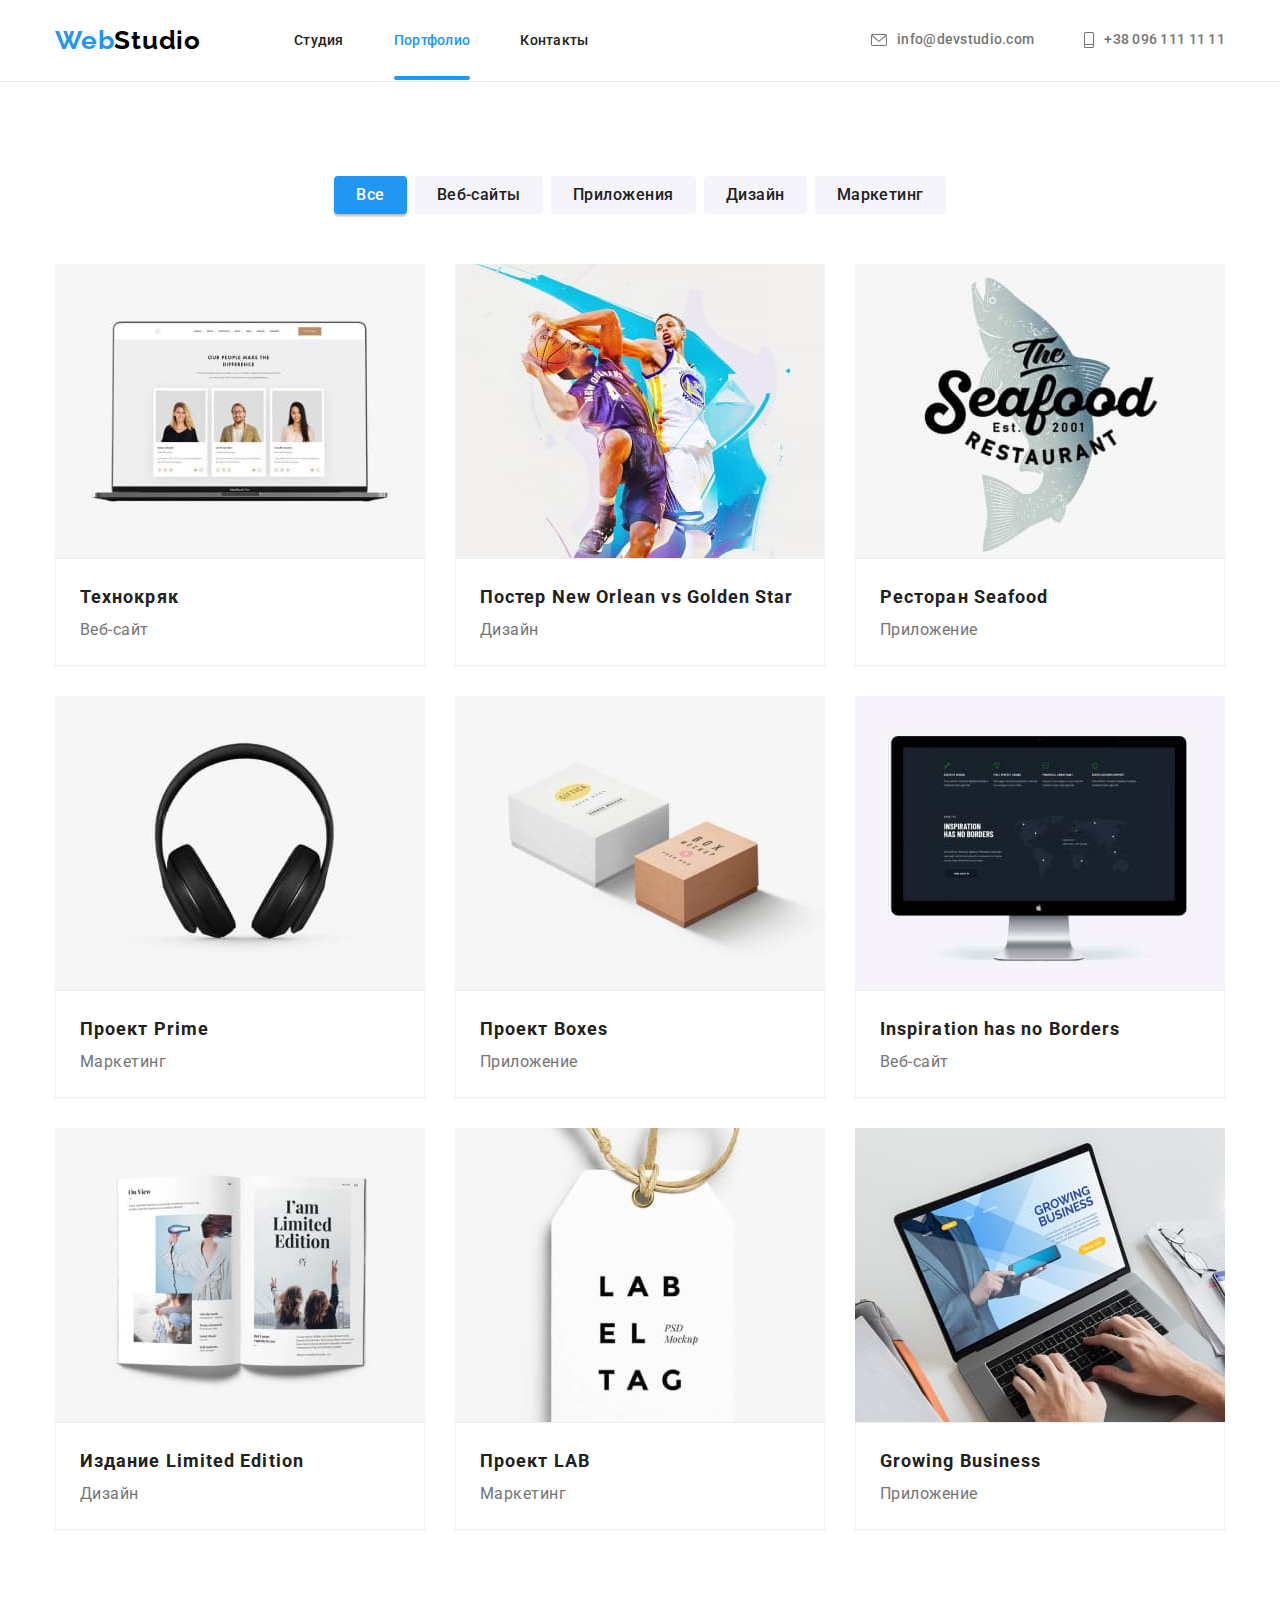
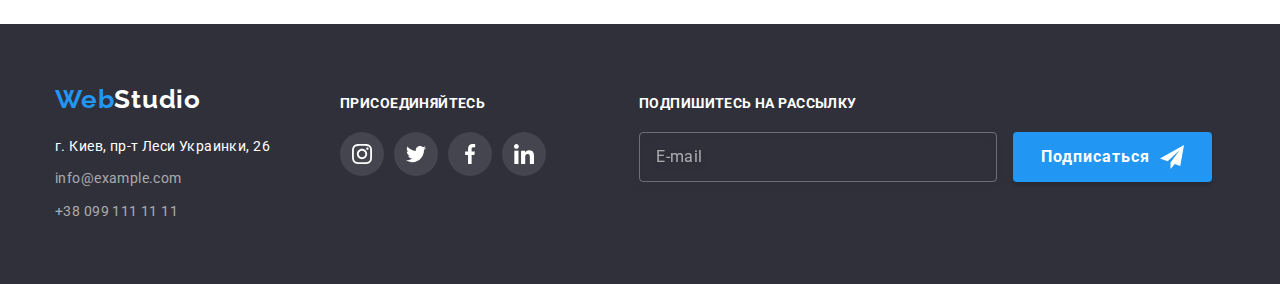
==== commit 88c8c726: "добавляет вложености в scss" ====
--- a/portfolio.html
+++ b/portfolio.html
@@ -23,7 +23,7 @@
       <div class="container header__container">
         <nav class="main-nav">
           <a class="logo link" lang="en" href="./"
-            >Web<span class="logo-studio-black">Studio</span></a
+            >Web<span class="logo--theme--white">Studio</span></a
           >
           <ul class="main-nav__list list">
             <li class="main-nav__item">
--- a/css/main.min.css
+++ b/css/main.min.css
@@ -1,2 +1,2 @@
-:root{--main-font: 'Roboto', sans-serif;--second-font: 'Raleway', sans-serif;--main-color: #212121;--second-color: #757575;--accent-color: #2196f3;--main-weight: 700}.visually-hidden{position:absolute !important;clip:rect(1px 1px 1px 1px);clip:rect(1px, 1px, 1px, 1px);padding:0 !important;border:0 !important;height:1px !important;width:1px !important;overflow:hidden}.list{list-style:none}.link{text-decoration:none}body{font-family:var(--main-font);color:var(--main-color);font-weight:var(--main-weight)}h1,h2,h3,h4,h5,h6,p{margin-top:0;margin-bottom:0}ul,ol{margin-top:0;margin-bottom:0;padding-left:0}img{display:block}.section{padding-top:94px;padding-bottom:94px}.container{width:1200px;margin:0 auto;padding-left:15px;padding-right:15px}.logo{font-family:var(--second-font);font-size:26px;line-height:1.19;letter-spacing:0.03em;color:var(--accent-color)}.logo--theme--white{color:#000000}.logo--theme--dark{color:#ffffff}.title{font-size:36px;line-height:1.17;text-align:center;letter-spacing:0.03em}.title--bottom{margin-bottom:50px}.social-list{display:flex;justify-content:space-between}.social-link{display:flex;align-items:center;justify-content:center;width:44px;height:44px;border-radius:50%;transition-duration:250ms;transition-timing-function:cubic-bezier(0.4, 0, 0.2, 1)}.social-link__icon{width:20px;height:20px;transition-duration:250ms;transition-timing-function:cubic-bezier(0.4, 0, 0.2, 1)}.team__social-link{background-color:inherit}.team__social-link:hover,.team__social-link:focus{background-color:#2196f3}.team__social-icon{fill:#afb1b8}.team__social-link:hover .team__social-icon,.team__social-link:focus .team__social-icon{fill:#ffffff}.footer__social-item:not(:last-child){margin-right:10px}.footer__social-link{background-color:rgba(255,255,255,0.1)}.footer__social-link:hover,.footer__social-link:focus{background-color:var(--accent-color)}.footer__social-icon{fill:#ffffff}.backdrop{position:fixed;top:0;left:0;width:100vw;height:100vh;background:rgba(0,0,0,0.2);transition:opacity 250ms cubic-bezier(0.4, 0, 0.2, 1),visibility 250ms cubic-bezier(0.4, 0, 0.2, 1)}.is-hidden{opacity:0;visibility:hidden;pointer-events:none}.modal{position:absolute;top:50%;left:50%;width:528px;height:581px;background:#ffffff;box-shadow:0px 1px 3px rgba(0,0,0,0.12),0px 1px 1px rgba(0,0,0,0.14),0px 2px 1px rgba(0,0,0,0.2);border-radius:4px;transform:translate(-50%, -50%);padding:40px}.close-btn{position:absolute;top:8px;right:8px;display:flex;align-items:center;justify-content:center;width:30px;height:30px;border-radius:50%;background:transparent;border:1px solid rgba(0,0,0,0.1);box-sizing:border-box;cursor:pointer;padding:0}.close-btn-icon{width:16px;height:16px;color:#000000}.close-btn-icon:hover{fill:var(--accent-color);transition-duration:250ms;transition-timing-function:cubic-bezier(0.4, 0, 0.2, 1)}.modal-form{display:flex;flex-direction:column}.modal-form-action{font-family:var(--main-font);font-weight:var(--main-weight);font-size:20px;line-height:1.15;text-align:center;letter-spacing:0.03em;color:var(--main-color);margin-bottom:12px}.modal-form-field{font-family:var(--main-font);font-weight:400;font-size:12px;line-height:1.17;letter-spacing:0.01em;color:var(--second-color);margin-bottom:10px}.modal-form-input-wrapper{position:relative;display:block;margin-top:4px}.modal-form-imput{width:100%;height:40px;border:1px solid rgba(33,33,33,0.2);border-radius:4px;padding-left:42px}.modal-form-imput:focus{outline:none;border-color:var(--accent-color);transition-duration:250ms;transition-timing-function:cubic-bezier(0.4, 0, 0.2, 1)}.modal-form-input-icon{position:absolute;width:18px;height:18px;top:50%;left:12px;transform:translateY(-50%);color:var(--main-color)}.modal-form-imput:focus+.modal-form-input-icon{fill:var(--accent-color);transition-duration:250ms;transition-timing-function:cubic-bezier(0.4, 0, 0.2, 1)}.modal-form-comment{width:100%;height:120px;border:1px solid rgba(33,33,33,0.2);box-sizing:border-box;border-radius:4px;margin-top:4px;padding:12px 16px;resize:none}.modal-form-comment::placeholder{font-family:var(--main-font);font-weight:400;font-size:12px;line-height:1.17;letter-spacing:0.01em;color:rgba(117,117,117,0.5)}.modal-form-comment:focus{border-color:var(--accent-color);transition-duration:250ms;transition-timing-function:cubic-bezier(0.4, 0, 0.2, 1);outline:none}.modal-form-checkbox:checked+.modal-form-checkbox-label::before{width:16px;height:15px;border-color:var(--accent-color);background-color:var(--accent-color);background-image:url(../images/icon/icon_check.svg);background-position:center;border-radius:2px}.modal-form-checkbox:focus+.modal-form-checkbox-label::before{outline:1px solid #2196f3}.modal-form-checkbox-label{display:flex;align-items:center;font-family:var(--main-font);font-weight:400;font-size:14px;line-height:1.71;letter-spacing:0.03em;color:var(--second-color);margin-bottom:30px}.modal-form-checkbox-label::before{display:block;content:'';width:16px;height:15px;border:1px solid #212121;border-radius:2px;cursor:pointer;margin-right:7px}.modal-form-checkbox-link{color:var(--accent-color)}.modal-form-btn{font-family:var(--main-font);font-weight:var(--main-weight);font-size:16px;line-height:1.87;display:flex;align-items:center;text-align:center;letter-spacing:0.06em;background:#188ce8;color:#ffffff;box-shadow:0px 4px 4px rgba(0,0,0,0.15);border-radius:4px;border:none;cursor:pointer;align-self:center;padding:10px 55px}.header{padding-top:25px;padding-bottom:25px;border-bottom:1px solid #ececec}.header__container{display:flex;align-items:center}.main-nav{display:flex;align-items:center}.main-nav__list{display:flex;align-items:center;margin-left:93px}.main-nav__item:not(:last-child){margin-right:50px}.main-nav__link.main-nav__link--current{color:var(--accent-color)}.main-nav__link.main-nav__link--current::after{background:var(--accent-color)}.main-nav__link{position:relative;font-weight:500;font-size:14px;line-height:1.14;letter-spacing:0.02em;color:var(--main-color);transition-duration:250ms;transition-timing-function:cubic-bezier(0.4, 0, 0.2, 1)}.main-nav__link::after{position:absolute;display:block;bottom:-32px;left:0;content:'';width:100%;height:4px;background:inherit;border-radius:2px;transition-duration:250ms;transition-timing-function:cubic-bezier(0.4, 0, 0.2, 1)}.main-nav__link:hover,.main-nav__link:active,.main-nav__link:focus,.contact__mail:hover,.contact__mail:focus,.contact__tel:hover,.contact__tel:focus,.contact__mail:hover .contact__icon,.contact__mail:focus .contact__icon,.contact__tel:hover .contact__icon,.contact__tel:focus .contact__icon{color:var(--accent-color);fill:var(--accent-color)}.main-nav__link:hover::after,.main-nav__link:focus::after{display:block;content:'';height:4px;background:var(--accent-color);border-radius:2px;margin-top:28px}.contact{display:flex;margin-left:auto;align-items:center}.contact__item:not(:last-child){margin-right:50px}.contact__icon{fill:var(--second-color);margin-right:10px}.contact__mail,.contact__tel{display:flex;align-items:center;justify-content:center;font-weight:500;font-size:14px;line-height:1.14;letter-spacing:0.02em;color:var(--second-color);transition-duration:250ms;transition-timing-function:cubic-bezier(0.4, 0, 0.2, 1)}.hero{padding-top:200px;padding-bottom:200px;background:#c4c4c4;background-image:radial-gradient(rgba(47,48,58,0.4), rgba(47,48,58,0.4)),url(../images/bg-image/bg_hero.jpg);background-position:center;background-size:cover;max-width:1600px}.main__hero{margin:0 auto}.hero__container{display:flex;flex-direction:column;align-items:center}.main-title{font-weight:900;font-size:44px;line-height:1.36;text-align:center;letter-spacing:0.06em;text-transform:uppercase;color:#ffffff;margin-bottom:30px}.hero__main-title{margin-bottom:30px}.hero__button{font-weight:700;font-size:16px;line-height:1.87;padding:10px 32px;display:flex;align-items:center;text-align:center;letter-spacing:0.06em;color:#ffffff;background:#2196f3;box-shadow:0px 4px 4px rgba(0,0,0,0.15);border-radius:4px;border:none;cursor:pointer;transition-duration:250ms;transition-timing-function:cubic-bezier(0.4, 0, 0.2, 1)}.hero__button:hover{background:#188ce8}.features__list{display:flex;flex-direction:row;align-items:center;margin-top:-30px;margin-left:-30px}.features__item{flex-basis:calc((100% - 120px) / 4);margin-top:30px;margin-left:30px}.features__thumb{display:flex;align-items:center;justify-content:center;width:270px;height:120px;margin-bottom:30px;background:#f5f4fa;border-radius:4px}.feature__svg{width:70px;height:70px}.features__subtitle{font-size:14px;line-height:1.14;letter-spacing:0.03em;text-transform:uppercase;margin-bottom:10px}.features__text{font-weight:400;font-size:14px;line-height:1.71;letter-spacing:0.03em;color:var(--second-color)}.work{padding-bottom:94px}.work__list{display:flex;flex-wrap:wrap;margin-top:-30px;margin-left:-30px}.work__item{position:relative;flex-basis:calc((100% - 90px) / 3);margin-top:30px;margin-left:30px}.work__overlay{position:absolute;bottom:0;left:0;width:100%;height:70px;font-family:var(--main-font);font-weight:var(--main-weight);font-size:14px;line-height:1.14;text-align:center;letter-spacing:0.03em;text-transform:uppercase;background-color:rgba(47,48,58,0.8);color:#ffffff;overflow:auto;padding:27px}.team{background:#f5f4fa}.team__list{display:flex;flex-wrap:wrap;margin-top:-30px;margin-left:-30px}.team__item{flex-basis:calc((100% - 120px) / 4);margin-top:30px;margin-left:30px;background:#ffffff;box-shadow:0px 1px 3px rgba(0,0,0,0.12),0px 1px 1px rgba(0,0,0,0.14),0px 2px 1px rgba(0,0,0,0.2);border-radius:0px 0px 4px 4px}.team__container{padding-top:30px;padding-bottom:30px;padding-left:32px;padding-right:32px}.team__employee-name{font-weight:500;font-size:16px;line-height:1.19;text-align:center;letter-spacing:0.03em;margin-bottom:10px}.team__function{font-weight:400;font-size:16px;line-height:1.19;text-align:center;letter-spacing:0.03em;color:var(--second-color);margin-bottom:16px}.client__list{display:flex;justify-content:space-between;flex-wrap:wrap}.client__link{display:flex;align-items:center;justify-content:center;width:170px;height:92px;border:1px solid #AFB1B8;border-radius:4px;transition-duration:250ms;transition-timing-function:cubic-bezier(0.4, 0, 0.2, 1)}.client__link:hover,.client__link:focus{border:1px solid var(--accent-color)}.client__link:hover .client__icon,.client__link:focus .client__icon{fill:var(--accent-color)}.client__icon{width:106px;height:60px;fill:#afb1b8;transition-duration:250ms;transition-timing-function:cubic-bezier(0.4, 0, 0.2, 1)}.list-filter{display:flex;justify-content:center;margin-bottom:50px}.list-filter :not(:last-child){margin-right:8px}.button-filter{font-weight:500;font-size:16px;padding:6px 22px;line-height:1.62;text-align:center;letter-spacing:0.03em;color:var(--main-color);background:#f5f4fa;border:none;border-radius:4px;transition-duration:250ms;transition-timing-function:cubic-bezier(0.4, 0, 0.2, 1);cursor:pointer}.button-filter:hover,.button-filter:active,.button-filter:focus{color:#ffffff;background:var(--accent-color);box-shadow:0px 3px 1px rgba(0,0,0,0.1),0px 1px 2px rgba(0,0,0,0.08),0px 2px 2px rgba(0,0,0,0.12)}.button-filter.current{background:var(--accent-color);color:#ffffff;box-shadow:0px 3px 1px rgba(0,0,0,0.1),0px 1px 2px rgba(0,0,0,0.08),0px 2px 2px rgba(0,0,0,0.12)}.list-portfolio{display:flex;flex-wrap:wrap;margin-top:-30px;margin-left:-30px}.item-portfolio{flex-basis:calc((100% - 90px) / 3);margin-top:30px;margin-left:30px;transition-duration:250ms;transition-timing-function:cubic-bezier(0.4, 0, 0.2, 1);cursor:pointer}.link-portfolio{display:block}.link-portfolio:hover,.link-portfolio:focus{box-shadow:0px 1px 1px rgba(0,0,0,0.12),0px 4px 4px rgba(0,0,0,0.06),1px 4px 6px rgba(0,0,0,0.16)}.link-portfolio:hover .overlay-portfolio,.link-portfolio:focus .overlay-portfolio{transform:translateY(0%)}.wrapper-image-portfolio{position:relative;overflow:hidden}.overlay-portfolio{position:absolute;display:flex;align-items:center;top:0;left:0;width:100%;height:100%;font-family:var(--main-font);font-weight:400;font-size:18px;line-height:1.56;letter-spacing:0.03em;color:#ffffff;background:rgba(33,150,243,0.9);overflow:auto;padding:24px;transform:translateY(100%);transition:transform 250ms cubic-bezier(0.4, 0, 0.2, 1)}.portfolio-text{padding:20px 24px;border:1px solid #eeeeee}.subject-portfolio{font-size:18px;line-height:2;letter-spacing:0.06em;color:var(--main-color)}.desk-portfolio{font-weight:400;font-size:16px;line-height:1.87;letter-spacing:0.03em;color:var(--second-color)}.footer{padding-top:60px;padding-bottom:60px;background:#2f303a}.footer__conteiner{display:flex}.address{margin-top:20px}.address__list :not(:last-child){margin-bottom:9px}.address__map{font-style:normal;font-weight:400;font-size:14px;line-height:1.71;letter-spacing:0.03em;color:#ffffff}.footer__social{margin-top:12px;margin-left:70px}.footer-text-action{font-family:var(--main-font);font-weight:var(--main-weight);font-size:14px;line-height:1.14;letter-spacing:0.03em;text-transform:uppercase;margin-bottom:20px;color:#ffffff}.address__mail,.address__tel{font-style:normal;font-weight:400;font-size:14px;line-height:1.71;letter-spacing:0.03em;color:rgba(255,255,255,0.6)}.footer__form{margin-top:12px;margin-left:93px}.form__imput{width:358px;height:50px;color:#ffffff;background-color:inherit;border:1px solid rgba(255,255,255,0.3);box-sizing:border-box;filter:drop-shadow(0px 4px 4px rgba(0,0,0,0.15));border-radius:4px;padding-left:16px}.form__imput::placeholder{font-family:var(--main-font);font-weight:400;font-size:16px;line-height:1.25;display:flex;align-items:center;letter-spacing:0.03em;color:rgba(255,255,255,0.6)}.form__btn{font-family:var(--main-font);font-weight:var(--main-weight);font-size:16px;line-height:1.87;display:inline-flex;align-items:center;text-align:center;letter-spacing:0.06em;color:#ffffff;background:var(--accent-color);box-shadow:0px 4px 4px rgba(0,0,0,0.15);border-radius:4px;padding:10px 28px;margin-left:12px;border:none;cursor:pointer}.form__icon{width:24px;height:24px;margin-left:10px}
+:root{--main-font: 'Roboto', sans-serif;--second-font: 'Raleway', sans-serif;--main-color: #212121;--second-color: #757575;--accent-color: #2196f3;--main-weight: 700}.visually-hidden{position:absolute !important;clip:rect(1px 1px 1px 1px);clip:rect(1px, 1px, 1px, 1px);padding:0 !important;border:0 !important;height:1px !important;width:1px !important;overflow:hidden}.list{list-style:none}.link{text-decoration:none}body{font-family:var(--main-font);color:var(--main-color);font-weight:var(--main-weight)}h1,h2,h3,h4,h5,h6,p{margin-top:0;margin-bottom:0}ul,ol{margin-top:0;margin-bottom:0;padding-left:0}img{display:block}.section{padding-top:94px;padding-bottom:94px}.container{width:1200px;margin:0 auto;padding-left:15px;padding-right:15px}.logo{font-family:var(--second-font);font-size:26px;line-height:1.19;letter-spacing:0.03em;color:var(--accent-color)}.logo--theme--white{color:#000000}.logo--theme--dark{color:#ffffff}.title{font-size:36px;line-height:1.17;text-align:center;letter-spacing:0.03em}.title--bottom{margin-bottom:50px}.social-list{display:flex;justify-content:space-between}.social-link{display:flex;align-items:center;justify-content:center;width:44px;height:44px;border-radius:50%;transition-duration:250ms;transition-timing-function:cubic-bezier(0.4, 0, 0.2, 1)}.social-link__icon{width:20px;height:20px;transition-duration:250ms;transition-timing-function:cubic-bezier(0.4, 0, 0.2, 1)}.team__social-link{background-color:inherit}.team__social-link:hover,.team__social-link:focus{background-color:#2196f3}.team__social-icon{fill:#afb1b8}.team__social-link:hover .team__social-icon,.team__social-link:focus .team__social-icon{fill:#ffffff}.footer__social-item:not(:last-child){margin-right:10px}.footer__social-link{background-color:rgba(255,255,255,0.1)}.footer__social-link:hover,.footer__social-link:focus{background-color:var(--accent-color)}.footer__social-icon{fill:#ffffff}.backdrop{position:fixed;top:0;left:0;width:100vw;height:100vh;background:rgba(0,0,0,0.2);transition:opacity 250ms cubic-bezier(0.4, 0, 0.2, 1),visibility 250ms cubic-bezier(0.4, 0, 0.2, 1)}.is-hidden{opacity:0;visibility:hidden;pointer-events:none}.modal{position:absolute;top:50%;left:50%;width:528px;height:581px;background:#ffffff;box-shadow:0px 1px 3px rgba(0,0,0,0.12),0px 1px 1px rgba(0,0,0,0.14),0px 2px 1px rgba(0,0,0,0.2);border-radius:4px;transform:translate(-50%, -50%);padding:40px}.close-btn{position:absolute;top:8px;right:8px;display:flex;align-items:center;justify-content:center;width:30px;height:30px;border-radius:50%;background:transparent;border:1px solid rgba(0,0,0,0.1);box-sizing:border-box;cursor:pointer;padding:0}.close-btn-icon{width:16px;height:16px;color:#000000}.close-btn-icon:hover{fill:var(--accent-color);transition-duration:250ms;transition-timing-function:cubic-bezier(0.4, 0, 0.2, 1)}.modal-form{display:flex;flex-direction:column}.modal-form-action{font-family:var(--main-font);font-weight:var(--main-weight);font-size:20px;line-height:1.15;text-align:center;letter-spacing:0.03em;color:var(--main-color);margin-bottom:12px}.modal-form-field{font-family:var(--main-font);font-weight:400;font-size:12px;line-height:1.17;letter-spacing:0.01em;color:var(--second-color);margin-bottom:10px}.modal-form-input-wrapper{position:relative;display:block;margin-top:4px}.modal-form-imput{width:100%;height:40px;border:1px solid rgba(33,33,33,0.2);border-radius:4px;padding-left:42px}.modal-form-imput:focus{outline:none;border-color:var(--accent-color);transition-duration:250ms;transition-timing-function:cubic-bezier(0.4, 0, 0.2, 1)}.modal-form-input-icon{position:absolute;width:18px;height:18px;top:50%;left:12px;transform:translateY(-50%);color:var(--main-color)}.modal-form-imput:focus+.modal-form-input-icon{fill:var(--accent-color);transition-duration:250ms;transition-timing-function:cubic-bezier(0.4, 0, 0.2, 1)}.modal-form-comment{width:100%;height:120px;border:1px solid rgba(33,33,33,0.2);box-sizing:border-box;border-radius:4px;margin-top:4px;padding:12px 16px;resize:none}.modal-form-comment::placeholder{font-family:var(--main-font);font-weight:400;font-size:12px;line-height:1.17;letter-spacing:0.01em;color:rgba(117,117,117,0.5)}.modal-form-comment:focus{border-color:var(--accent-color);transition-duration:250ms;transition-timing-function:cubic-bezier(0.4, 0, 0.2, 1);outline:none}.modal-form-checkbox-label{display:flex;align-items:center;font-family:var(--main-font);font-weight:400;font-size:14px;line-height:1.71;letter-spacing:0.03em;color:var(--second-color);margin-bottom:30px}.modal-form-checkbox-label::before{display:block;content:'';width:16px;height:15px;border:1px solid #212121;border-radius:2px;cursor:pointer;margin-right:7px}.modal-form-checkbox:checked+.modal-form-checkbox-label::before{width:16px;height:15px;border-color:var(--accent-color);background-color:var(--accent-color);background-image:url(../images/icon/icon_check.svg);background-position:center;border-radius:2px}.modal-form-checkbox:focus+.modal-form-checkbox-label::before{outline:1px solid #2196f3}.modal-form-checkbox-link{color:var(--accent-color)}.modal-form-btn{font-family:var(--main-font);font-weight:var(--main-weight);font-size:16px;line-height:1.87;display:flex;align-items:center;text-align:center;letter-spacing:0.06em;background:#188ce8;color:#ffffff;box-shadow:0px 4px 4px rgba(0,0,0,0.15);border-radius:4px;border:none;cursor:pointer;align-self:center;padding:10px 55px}.header{padding-top:25px;padding-bottom:25px;border-bottom:1px solid #ececec}.header__container{display:flex;align-items:center}.main-nav{display:flex;align-items:center}.main-nav__list{display:flex;align-items:center;margin-left:93px}.main-nav__item:not(:last-child){margin-right:50px}.main-nav__link.main-nav__link--current{color:var(--accent-color)}.main-nav__link.main-nav__link--current::after{background:var(--accent-color)}.main-nav__link{position:relative;font-weight:500;font-size:14px;line-height:1.14;letter-spacing:0.02em;color:var(--main-color);transition-duration:250ms;transition-timing-function:cubic-bezier(0.4, 0, 0.2, 1)}.main-nav__link::after{position:absolute;display:block;bottom:-32px;left:0;content:'';width:100%;height:4px;background:inherit;border-radius:2px;transition-duration:250ms;transition-timing-function:cubic-bezier(0.4, 0, 0.2, 1)}.main-nav__link:hover,.main-nav__link:active,.main-nav__link:focus,.contact__mail:hover,.contact__mail:focus,.contact__tel:hover,.contact__tel:focus,.contact__mail:hover .contact__icon,.contact__mail:focus .contact__icon,.contact__tel:hover .contact__icon,.contact__tel:focus .contact__icon{color:var(--accent-color);fill:var(--accent-color)}.main-nav__link:hover::after,.main-nav__link:focus::after{display:block;content:'';height:4px;background:var(--accent-color);border-radius:2px;margin-top:28px}.contact{display:flex;margin-left:auto;align-items:center}.contact__item:not(:last-child){margin-right:50px}.contact__icon{fill:var(--second-color);margin-right:10px}.contact__mail,.contact__tel{display:flex;align-items:center;justify-content:center;font-weight:500;font-size:14px;line-height:1.14;letter-spacing:0.02em;color:var(--second-color);transition-duration:250ms;transition-timing-function:cubic-bezier(0.4, 0, 0.2, 1)}.hero{padding-top:200px;padding-bottom:200px;background:#c4c4c4;background-image:radial-gradient(rgba(47,48,58,0.4), rgba(47,48,58,0.4)),url(../images/bg-image/bg_hero.jpg);background-position:center;background-size:cover;max-width:1600px}.main__hero{margin:0 auto}.hero__container{display:flex;flex-direction:column;align-items:center}.main-title{font-weight:900;font-size:44px;line-height:1.36;text-align:center;letter-spacing:0.06em;text-transform:uppercase;color:#ffffff;margin-bottom:30px}.hero__main-title{margin-bottom:30px}.hero__button{font-weight:700;font-size:16px;line-height:1.87;padding:10px 32px;display:flex;align-items:center;text-align:center;letter-spacing:0.06em;color:#ffffff;background:#2196f3;box-shadow:0px 4px 4px rgba(0,0,0,0.15);border-radius:4px;border:none;cursor:pointer;transition-duration:250ms;transition-timing-function:cubic-bezier(0.4, 0, 0.2, 1)}.hero__button:hover{background:#188ce8}.features__list{display:flex;flex-direction:row;align-items:center;margin-top:-30px;margin-left:-30px}.features__item{flex-basis:calc((100% - 120px) / 4);margin-top:30px;margin-left:30px}.features__thumb{display:flex;align-items:center;justify-content:center;width:270px;height:120px;margin-bottom:30px;background:#f5f4fa;border-radius:4px}.feature__svg{width:70px;height:70px}.features__subtitle{font-size:14px;line-height:1.14;letter-spacing:0.03em;text-transform:uppercase;margin-bottom:10px}.features__text{font-weight:400;font-size:14px;line-height:1.71;letter-spacing:0.03em;color:var(--second-color)}.work{padding-bottom:94px}.work__list{display:flex;flex-wrap:wrap;margin-top:-30px;margin-left:-30px}.work__item{position:relative;flex-basis:calc((100% - 90px) / 3);margin-top:30px;margin-left:30px}.work__overlay{position:absolute;bottom:0;left:0;width:100%;height:70px;font-family:var(--main-font);font-weight:var(--main-weight);font-size:14px;line-height:1.14;text-align:center;letter-spacing:0.03em;text-transform:uppercase;background-color:rgba(47,48,58,0.8);color:#ffffff;overflow:auto;padding:27px}.team{background:#f5f4fa}.team__list{display:flex;flex-wrap:wrap;margin-top:-30px;margin-left:-30px}.team__item{flex-basis:calc((100% - 120px) / 4);margin-top:30px;margin-left:30px;background:#ffffff;box-shadow:0px 1px 3px rgba(0,0,0,0.12),0px 1px 1px rgba(0,0,0,0.14),0px 2px 1px rgba(0,0,0,0.2);border-radius:0px 0px 4px 4px}.team__container{padding-top:30px;padding-bottom:30px;padding-left:32px;padding-right:32px}.team__employee-name{font-weight:500;font-size:16px;line-height:1.19;text-align:center;letter-spacing:0.03em;margin-bottom:10px}.team__function{font-weight:400;font-size:16px;line-height:1.19;text-align:center;letter-spacing:0.03em;color:var(--second-color);margin-bottom:16px}.client__list{display:flex;justify-content:space-between;flex-wrap:wrap}.client__link{display:flex;align-items:center;justify-content:center;width:170px;height:92px;border:1px solid #AFB1B8;border-radius:4px;transition-duration:250ms;transition-timing-function:cubic-bezier(0.4, 0, 0.2, 1)}.client__link:hover,.client__link:focus{border:1px solid var(--accent-color)}.client__icon{width:106px;height:60px;fill:#afb1b8;transition-duration:250ms;transition-timing-function:cubic-bezier(0.4, 0, 0.2, 1)}.client__link:hover .client__icon,.client__link:focus .client__icon{fill:var(--accent-color)}.list-filter{display:flex;justify-content:center;margin-bottom:50px}.list-filter :not(:last-child){margin-right:8px}.button-filter{font-weight:500;font-size:16px;padding:6px 22px;line-height:1.62;text-align:center;letter-spacing:0.03em;color:var(--main-color);background:#f5f4fa;border:none;border-radius:4px;transition-duration:250ms;transition-timing-function:cubic-bezier(0.4, 0, 0.2, 1);cursor:pointer}.button-filter:hover,.button-filter:active,.button-filter:focus{color:#ffffff;background:var(--accent-color);box-shadow:0px 3px 1px rgba(0,0,0,0.1),0px 1px 2px rgba(0,0,0,0.08),0px 2px 2px rgba(0,0,0,0.12)}.button-filter.current{background:var(--accent-color);color:#ffffff;box-shadow:0px 3px 1px rgba(0,0,0,0.1),0px 1px 2px rgba(0,0,0,0.08),0px 2px 2px rgba(0,0,0,0.12)}.list-portfolio{display:flex;flex-wrap:wrap;margin-top:-30px;margin-left:-30px}.item-portfolio{flex-basis:calc((100% - 90px) / 3);margin-top:30px;margin-left:30px;transition-duration:250ms;transition-timing-function:cubic-bezier(0.4, 0, 0.2, 1);cursor:pointer}.link-portfolio{display:block}.link-portfolio:hover,.link-portfolio:focus{box-shadow:0px 1px 1px rgba(0,0,0,0.12),0px 4px 4px rgba(0,0,0,0.06),1px 4px 6px rgba(0,0,0,0.16)}.link-portfolio:hover .overlay-portfolio,.link-portfolio:focus .overlay-portfolio{transform:translateY(0%)}.wrapper-image-portfolio{position:relative;overflow:hidden}.overlay-portfolio{position:absolute;display:flex;align-items:center;top:0;left:0;width:100%;height:100%;font-family:var(--main-font);font-weight:400;font-size:18px;line-height:1.56;letter-spacing:0.03em;color:#ffffff;background:rgba(33,150,243,0.9);overflow:auto;padding:24px;transform:translateY(100%);transition:transform 250ms cubic-bezier(0.4, 0, 0.2, 1)}.portfolio-text{padding:20px 24px;border:1px solid #eeeeee}.subject-portfolio{font-size:18px;line-height:2;letter-spacing:0.06em;color:var(--main-color)}.desk-portfolio{font-weight:400;font-size:16px;line-height:1.87;letter-spacing:0.03em;color:var(--second-color)}.footer{padding-top:60px;padding-bottom:60px;background:#2f303a}.footer__conteiner{display:flex}.address{margin-top:20px}.address__list :not(:last-child){margin-bottom:9px}.address__map{font-style:normal;font-weight:400;font-size:14px;line-height:1.71;letter-spacing:0.03em;color:#ffffff}.footer__social{margin-top:12px;margin-left:70px}.footer-text-action{font-family:var(--main-font);font-weight:var(--main-weight);font-size:14px;line-height:1.14;letter-spacing:0.03em;text-transform:uppercase;margin-bottom:20px;color:#ffffff}.address__mail,.address__tel{font-style:normal;font-weight:400;font-size:14px;line-height:1.71;letter-spacing:0.03em;color:rgba(255,255,255,0.6)}.footer__form{margin-top:12px;margin-left:93px}.form__imput{width:358px;height:50px;color:#ffffff;background-color:inherit;border:1px solid rgba(255,255,255,0.3);box-sizing:border-box;filter:drop-shadow(0px 4px 4px rgba(0,0,0,0.15));border-radius:4px;padding-left:16px}.form__imput::placeholder{font-family:var(--main-font);font-weight:400;font-size:16px;line-height:1.25;display:flex;align-items:center;letter-spacing:0.03em;color:rgba(255,255,255,0.6)}.form__btn{font-family:var(--main-font);font-weight:var(--main-weight);font-size:16px;line-height:1.87;display:inline-flex;align-items:center;text-align:center;letter-spacing:0.06em;color:#ffffff;background:var(--accent-color);box-shadow:0px 4px 4px rgba(0,0,0,0.15);border-radius:4px;padding:10px 28px;margin-left:12px;border:none;cursor:pointer}.form__icon{width:24px;height:24px;margin-left:10px}
 /*# sourceMappingURL=main.min.css.map */